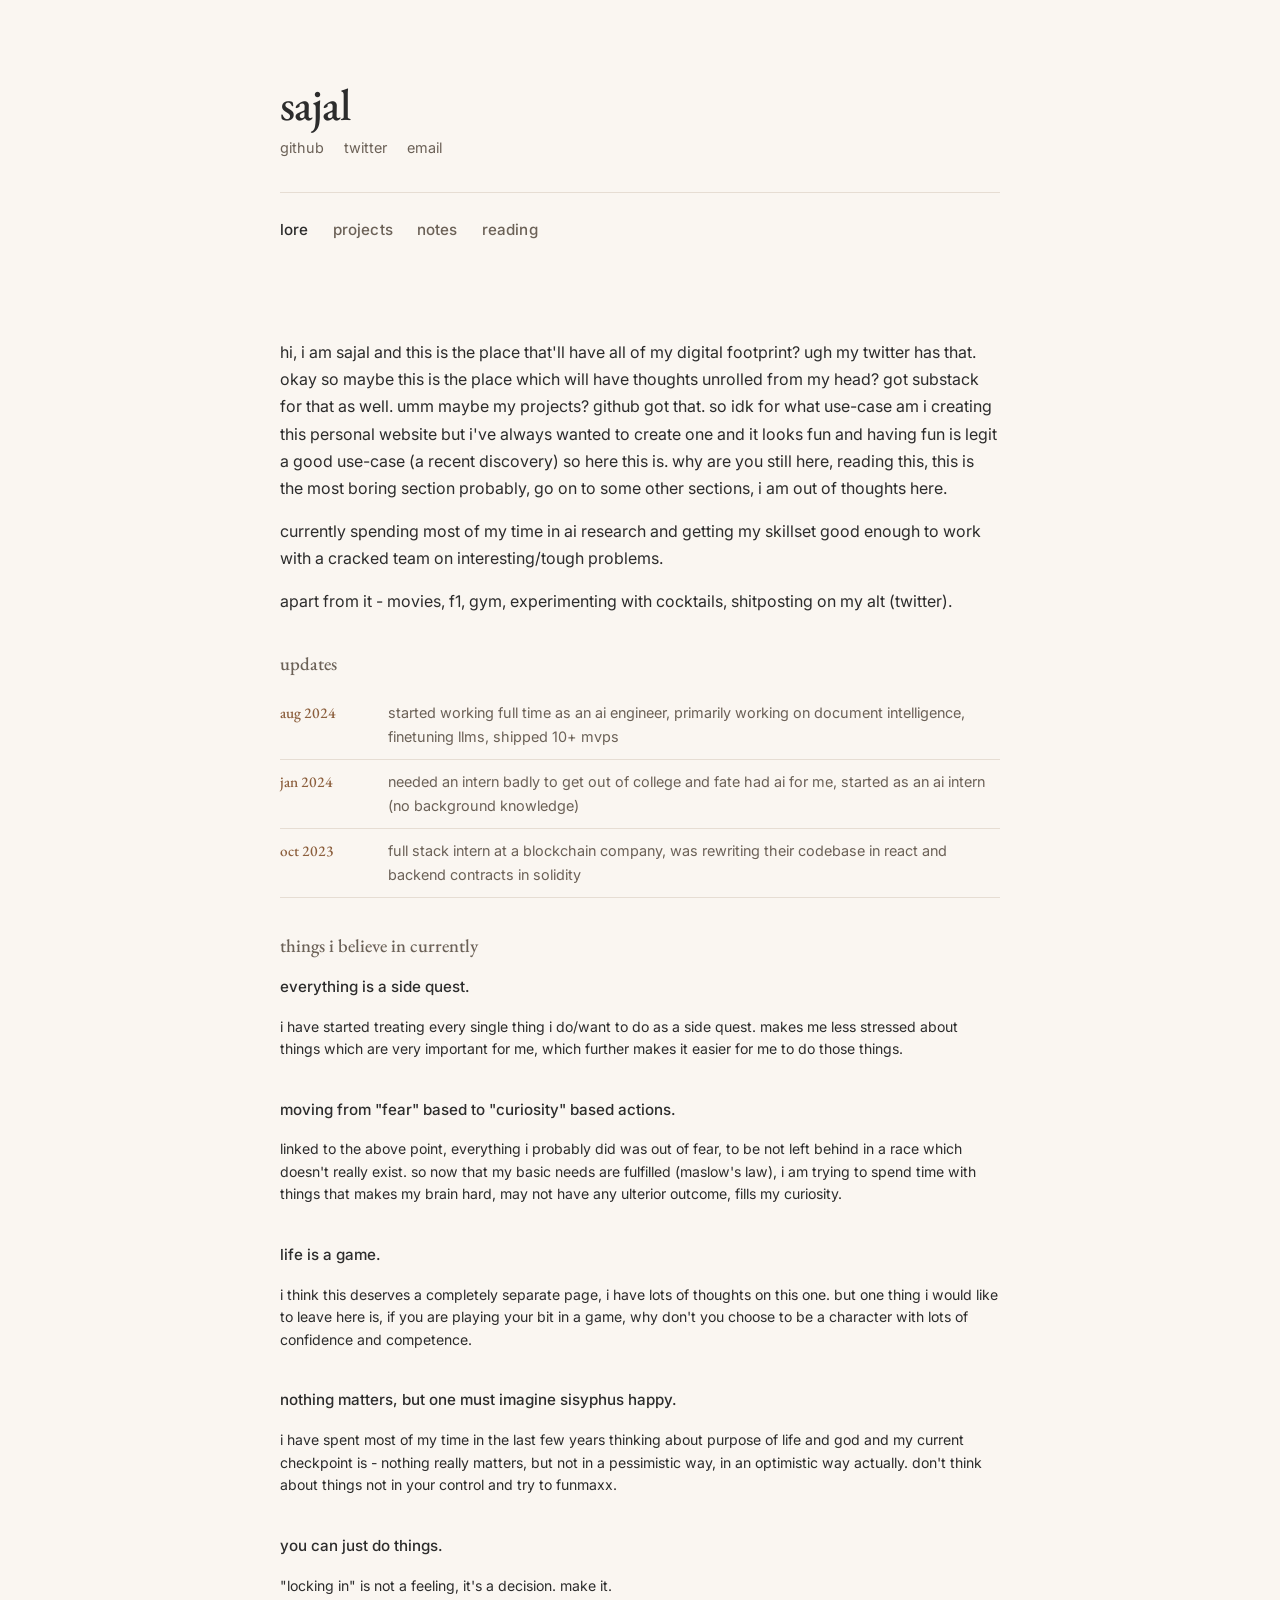
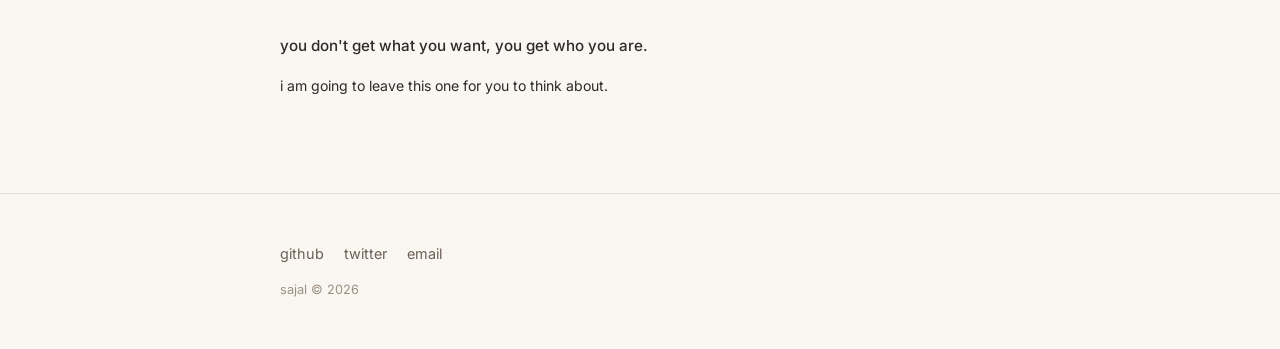
==== index.html @ c0452ed6 "initial" ====
<!DOCTYPE html>
<html lang="en">
<head>
  <meta charset="UTF-8">
  <meta name="viewport" content="width=device-width, initial-scale=1.0">
  <title>sajal</title>
  <link rel="stylesheet" href="styles.css">
  <link rel="preconnect" href="https://fonts.googleapis.com">
  <link rel="preconnect" href="https://fonts.gstatic.com" crossorigin>
  <link href="https://fonts.googleapis.com/css2?family=EB+Garamond:ital,wght@0,400;0,500;0,600;1,400;1,500&family=Inter:wght@400;500&display=swap" rel="stylesheet">
</head>
<body>

  <header class="site-header">
    <div class="container">
      <a href="index.html" class="site-name-link"><h1 class="site-name">sajal</h1></a>

      <div class="social-links">
        <a href="https://github.com/sajalshlan" target="_blank" rel="noopener">github</a>
        <a href="https://twitter.com/SajalShlan" target="_blank" rel="noopener">twitter</a>
        <a href="mailto:sharma24sajal@gmail.com">email</a>
      </div>

      <nav class="site-nav">
        <a href="index.html" class="active">lore</a>
        <a href="projects.html">projects</a>
        <a href="notes.html">notes</a>
        <a href="reading.html">reading</a>
      </nav>
    </div>
  </header>

  <main class="container">

    <section class="section">
      <p>
        hi, i am sajal and this is the place that'll have all of my digital footprint? ugh my twitter</a> has that. okay so maybe this is the place which will have thoughts unrolled from my head? got substack for that as well. umm maybe my projects? github</a> got that. so idk for what use-case am i creating this personal website but i've always wanted to create one and it looks fun and having fun is legit a good use-case (a recent discovery) so here this is. why are you still here, reading this, this is the most boring section probably, go on to some other sections, i am out of thoughts here.
      </p>

      <p>
        currently spending most of my time in ai research and getting my skillset good enough to work with a cracked team on interesting/tough problems.
        </p>
        <p>
        apart from it - movies, f1, gym, experimenting with cocktails, shitposting on my alt (twitter).
      </p>

      <h3 class="subsection-title">updates</h3>
      <ul class="updates-list">
        <li>
          <span class="update-date">aug 2024</span>
          <span class="update-text">started working full time as an ai engineer, primarily working on document intelligence, finetuning llms, shipped 10+ mvps</span>
        </li>
        <li>
          <span class="update-date">jan 2024</span>
          <span class="update-text">needed an intern badly to get out of college and fate had ai for me, started as an ai intern (no background knowledge)</span>
        </li>
        <li>
          <span class="update-date">oct 2023</span>
          <span class="update-text">full stack intern at a blockchain company, was rewriting their codebase in react and backend contracts in solidity</span>
        </li>
      </ul>

      <h3 class="subsection-title">things i believe in currently</h3>
      <div class="beliefs-list-minimal">
        <div class="belief-item">
          <p class="belief-heading">everything is a side quest.</p>
          <p class="belief-desc">i have started treating every single thing i do/want to do as a side quest. makes me less stressed about things which are very important for me, which further makes it easier for me to do those things.</p>
        </div>
        <div class="belief-item">
          <p class="belief-heading">moving from "fear" based to "curiosity" based actions.</p>
          <p class="belief-desc">linked to the above point, everything i probably did was out of fear, to be not left behind in a race which doesn't really exist. so now that my basic needs are fulfilled (maslow's law), i am trying to spend time with things that makes my brain hard, may not have any ulterior outcome, fills my curiosity.</p>
        </div>
        <div class="belief-item">
          <p class="belief-heading">life is a game.</p>
          <p class="belief-desc">i think this deserves a completely separate page, i have lots of thoughts on this one. but one thing i would like to leave here is, if you are playing your bit in a game, why don't you choose to be a character with lots of confidence and competence.</p>
        </div>
        <div class="belief-item">
          <p class="belief-heading">nothing matters, but one must imagine sisyphus happy.</p>
          <p class="belief-desc">i have spent most of my time in the last few years thinking about purpose of life and god and my current checkpoint is - nothing really matters, but not in a pessimistic way, in an optimistic way actually. don't think about things not in your control and try to funmaxx.</p>
        </div>
        <div class="belief-item">
          <p class="belief-heading">you can just do things.</p>
          <p class="belief-desc">"locking in" is not a feeling, it's a decision. make it.</p>
        </div>
        <div class="belief-item">
          <p class="belief-heading">you don't get what you want, you get who you are.</p>
          <p class="belief-desc">i am going to leave this one for you to think about.</p>
        </div>
      </div>
    </section>

  </main>

  <footer class="site-footer">
    <div class="container">
      <div class="footer-links">
        <a href="https://github.com/sajalshlan" target="_blank" rel="noopener">github</a>
        <a href="https://twitter.com/SajalShlan" target="_blank" rel="noopener">twitter</a>
        <a href="mailto:sharma24sajal@gmail.com">email</a>
      </div>
      <p class="footer-note">sajal &copy; 2026</p>
    </div>
  </footer>

</body>
</html>
---- styles.css ----
*,
*::before,
*::after {
  margin: 0;
  padding: 0;
  box-sizing: border-box;
}

:root {
  --bg: #FAF6F1;
  --bg-subtle: #F3EDE5;
  --text: #2C2C2C;
  --text-muted: #6B6157;
  --text-faint: #9B9183;
  --accent: #8B5E3C;
  --accent-hover: #6D4A2E;
  --border: #E6DDD3;
  --tag-bg: #EDE6DC;
  --tag-text: #7A6A58;
  --status-current: #7B8F6A;
  --status-finished: var(--text-faint);
}

html {
  min-height: 100%;
}

body {
  min-height: 100vh;
  display: flex;
  flex-direction: column;
  font-family: 'Inter', -apple-system, BlinkMacSystemFont, 'Segoe UI', sans-serif;
  font-size: 16px;
  line-height: 1.7;
  color: var(--text);
  background-color: var(--bg);
  -webkit-font-smoothing: antialiased;
  -moz-osx-font-smoothing: grayscale;
}

main.container {
  flex: 1;
}

.container {
  max-width: 800px;
  margin: 0 auto;
  padding: 0 2.5rem;
}

a {
  color: var(--accent);
  text-decoration: none;
  transition: color 0.2s ease;
}

a:hover {
  color: var(--accent-hover);
}

/* ---- Header ---- */

.site-header {
  padding: 5rem 0 3rem;
}

.site-name-link {
  text-decoration: none;
  color: inherit;
}

.site-name-link:hover {
  color: inherit;
}

.site-name {
  font-family: 'EB Garamond', Georgia, 'Times New Roman', serif;
  font-size: 2.8rem;
  font-weight: 500;
  letter-spacing: -0.02em;
  line-height: 1.1;
  margin-bottom: 0.4rem;
}

.site-tagline {
  font-size: 1.05rem;
  color: var(--text-muted);
  margin-bottom: 1.5rem;
  font-style: italic;
}

.social-links {
  display: flex;
  gap: 1.25rem;
  margin-bottom: 2rem;
  font-size: 0.9rem;
}

.social-links a {
  color: var(--text-muted);
  position: relative;
}

.social-links a::after {
  content: '';
  position: absolute;
  bottom: -2px;
  left: 0;
  width: 0;
  height: 1px;
  background-color: var(--accent);
  transition: width 0.2s ease;
}

.social-links a:hover {
  color: var(--accent);
}

.social-links a:hover::after {
  width: 100%;
}

.site-nav {
  display: flex;
  gap: 1.5rem;
  font-size: 0.95rem;
  padding-top: 1.5rem;
  border-top: 1px solid var(--border);
}

.site-nav a {
  color: var(--text-muted);
  font-weight: 500;
  letter-spacing: 0.01em;
  transition: color 0.2s ease;
}

.site-nav a:hover,
.site-nav a.active {
  color: var(--text);
}

/* ---- Sections ---- */

.section {
  padding: 3rem 0;
  width: 100%;
}


.section-title {
  font-family: 'EB Garamond', Georgia, 'Times New Roman', serif;
  font-size: 1.6rem;
  font-weight: 500;
  margin-bottom: 1.5rem;
  letter-spacing: -0.01em;
}

.subsection-title {
  font-family: 'EB Garamond', Georgia, 'Times New Roman', serif;
  font-size: 1.15rem;
  font-weight: 500;
  margin-top: 2rem;
  margin-bottom: 0.75rem;
  color: var(--text-muted);
}

/* ---- Lore ---- */

.section p {
  margin-bottom: 1rem;
  color: var(--text);
}

.updates-list {
  list-style: none;
  padding-left: 0;
}

.updates-list li {
  display: flex;
  gap: 1.25rem;
  padding: 0.6rem 0;
  border-bottom: 1px solid var(--border);
  color: var(--text);
}

.update-date {
  font-family: 'EB Garamond', Georgia, 'Times New Roman', serif;
  font-size: 0.95rem;
  color: var(--accent);
  white-space: nowrap;
  min-width: 5.5rem;
  font-weight: 500;
}

.update-text {
  font-size: 0.9rem;
  color: var(--text-muted);
}

.beliefs-list-minimal {
  display: flex;
  flex-direction: column;
  gap: 1.25rem;
}

.belief-heading {
  font-weight: 500;
  font-size: 0.95rem;
  margin-bottom: 0.2rem;
  color: var(--text);
}

.belief-desc {
  font-size: 0.88rem;
  color: var(--text-muted);
  line-height: 1.6;
}

/* ---- Entry list (Projects & Blogs) ---- */

.entry-list {
  width: 100%;
}

.entry {
  display: flex;
  justify-content: space-between;
  align-items: baseline;
  gap: 1rem;
  padding: 0.75rem 0;
  border-bottom: 1px solid var(--border);
  color: var(--text);
  text-decoration: none;
  transition: background-color 0.15s ease;
}


.entry:hover {
  background-color: var(--bg-subtle);
  padding-left: 0.5rem;
  padding-right: 0.5rem;
  margin-left: -0.5rem;
  margin-right: -0.5rem;
  border-radius: 4px;
}

.entry-main {
  display: flex;
  flex-direction: column;
  gap: 0.15rem;
  min-width: 0;
  flex: 1;
}

.entry-title {
  font-family: 'EB Garamond', Georgia, 'Times New Roman', serif;
  font-size: 1.1rem;
  font-weight: 500;
  line-height: 1.3;
  display: flex;
  align-items: center;
  gap: 0.5rem;
}

.entry-title .arrow {
  font-size: 0.8rem;
  color: var(--text-faint);
  opacity: 0;
  transform: translateX(-4px);
  transition: opacity 0.18s, transform 0.18s;
  font-style: normal;
}

.entry:hover .arrow {
  opacity: 1;
  transform: translateX(0);
}

.entry-description {
  font-size: 0.85rem;
  color: var(--text-muted);
  line-height: 1.4;
}

.entry-meta {
  display: flex;
  align-items: center;
  gap: 0.75rem;
  flex-shrink: 0;
  white-space: nowrap;
}

.entry-tag {
  font-size: 0.72rem;
  font-weight: 500;
  letter-spacing: 0.03em;
  padding: 0.15rem 0.5rem;
  background-color: var(--tag-bg);
  color: var(--tag-text);
  border-radius: 3px;
}

.entry-date {
  font-size: 0.8rem;
  color: var(--text-faint);
  font-variant-numeric: tabular-nums;
}

.entry-tagline {
  font-size: 0.85rem;
  color: var(--text-muted);
  line-height: 1.4;
}

.entry-note {
  font-size: 0.82rem;
  color: var(--text-faint);
  font-style: italic;
  line-height: 1.4;
  max-height: 0;
  overflow: hidden;
  opacity: 0;
  transition: max-height 0.25s ease, opacity 0.2s ease, margin-top 0.2s ease;
}

.entry:hover .entry-note {
  max-height: 3rem;
  opacity: 1;
  margin-top: 0.25rem;
}

.entry-tags {
  display: flex;
  flex-wrap: wrap;
  gap: 0.35rem;
  max-height: 0;
  overflow: hidden;
  opacity: 0;
  transition: max-height 0.25s ease, opacity 0.2s ease, margin-top 0.2s ease;
}

.entry:hover .entry-tags {
  max-height: 2rem;
  opacity: 1;
  margin-top: 0.4rem;
}

.tag {
  font-size: 0.72rem;
  font-weight: 500;
  letter-spacing: 0.03em;
  color: var(--tag-text);
  background: transparent;
  border: 1px solid var(--border);
  padding: 0.1rem 0.45rem;
  border-radius: 3px;
}

.entry-badge {
  font-size: 0.7rem;
  font-weight: 500;
  letter-spacing: 0.02em;
  color: var(--accent);
  background: rgba(139, 94, 60, 0.08);
  border: 1px solid rgba(139, 94, 60, 0.2);
  padding: 0.15rem 0.4rem;
  border-radius: 3px;
  white-space: nowrap;
}

/* ---- Reading list ---- */

.reading-list {
  display: flex;
  flex-direction: column;
}

.reading-entry {
  display: flex;
  justify-content: space-between;
  align-items: baseline;
  gap: 1rem;
  padding: 0.75rem 0;
  border-bottom: 1px solid var(--border);
  width: 100%;
}


a.reading-entry-link {
  text-decoration: none;
  color: var(--text);
  transition: background-color 0.15s ease;
}

a.reading-entry-link:hover {
  background-color: var(--bg-subtle);
  padding-left: 0.5rem;
  padding-right: 0.5rem;
  margin-left: -0.5rem;
  margin-right: -0.5rem;
  border-radius: 4px;
}

.reading-main {
  display: flex;
  flex-direction: column;
  gap: 0.1rem;
  min-width: 0;
}

.reading-title {
  font-family: 'EB Garamond', Georgia, 'Times New Roman', serif;
  font-size: 1.1rem;
  font-weight: 500;
  line-height: 1.3;
}

.reading-author {
  font-size: 0.85rem;
  color: var(--text-muted);
}

.reading-meta {
  display: flex;
  align-items: center;
  gap: 0.75rem;
  flex-shrink: 0;
  white-space: nowrap;
}

.reading-status {
  font-size: 0.75rem;
  font-style: italic;
  white-space: nowrap;
  flex-shrink: 0;
}

.status-current {
  color: var(--status-current);
}

.status-finished {
  color: var(--status-finished);
}

/* ---- Footer ---- */

.site-footer {
  padding: 3rem 0;
  margin-top: 2rem;
  border-top: 1px solid var(--border);
}

.footer-links {
  display: flex;
  gap: 1.25rem;
  margin-bottom: 0.75rem;
  font-size: 0.9rem;
}

.footer-links a {
  color: var(--text-muted);
}

.footer-links a:hover {
  color: var(--accent);
}

.footer-note {
  font-size: 0.8rem;
  color: var(--text-faint);
}

/* ---- Responsive ---- */

@media (max-width: 600px) {
  .site-header {
    padding: 3rem 0 2rem;
  }

  .site-name {
    font-size: 2.2rem;
  }

  .site-nav {
    gap: 1rem;
    flex-wrap: wrap;
  }

  .entry {
    flex-direction: column;
    gap: 0.35rem;
  }

  .entry-meta {
    gap: 0.5rem;
  }

  .reading-entry {
    flex-direction: column;
    gap: 0.35rem;
  }

  .section {
    padding: 2rem 0;
  }
}
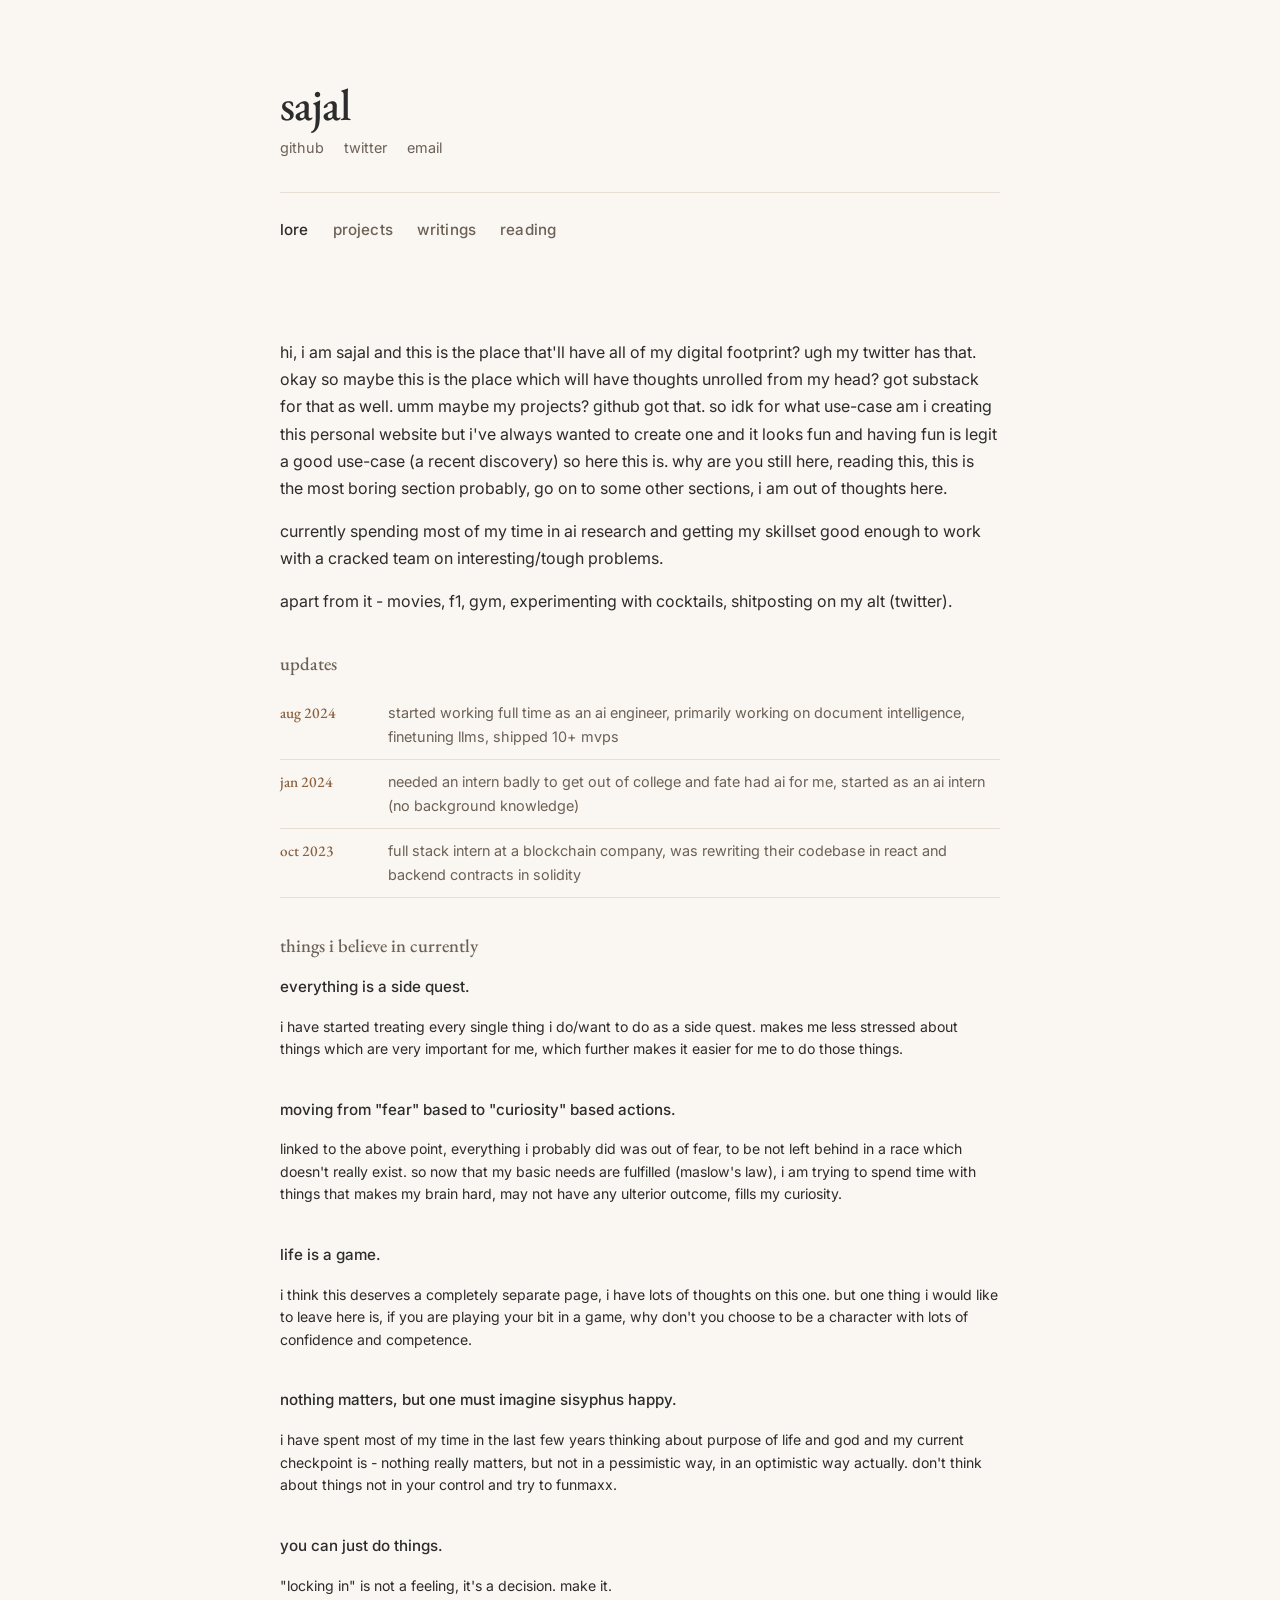
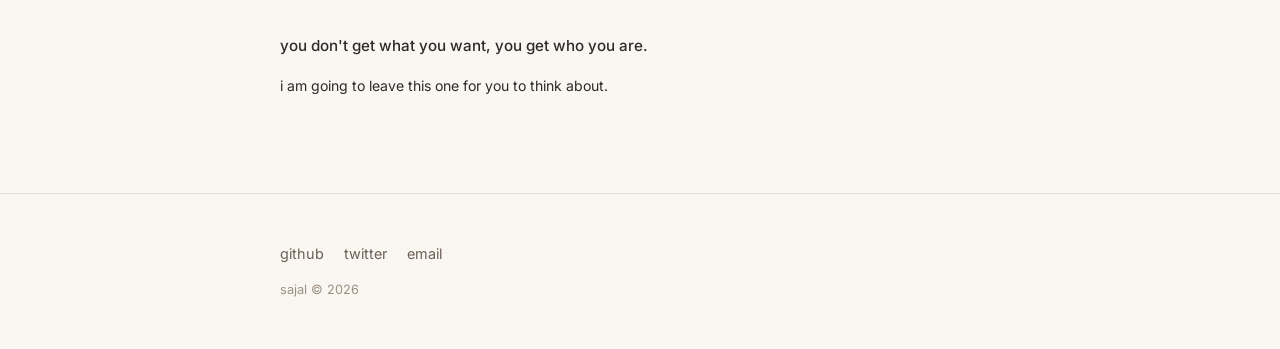
==== commit 3ff93f4d: "section renamed" ====
--- a/index.html
+++ b/index.html
@@ -24,7 +24,7 @@
       <nav class="site-nav">
         <a href="index.html" class="active">lore</a>
         <a href="projects.html">projects</a>
-        <a href="notes.html">notes</a>
+        <a href="writings.html">writings</a>
         <a href="reading.html">reading</a>
       </nav>
     </div>
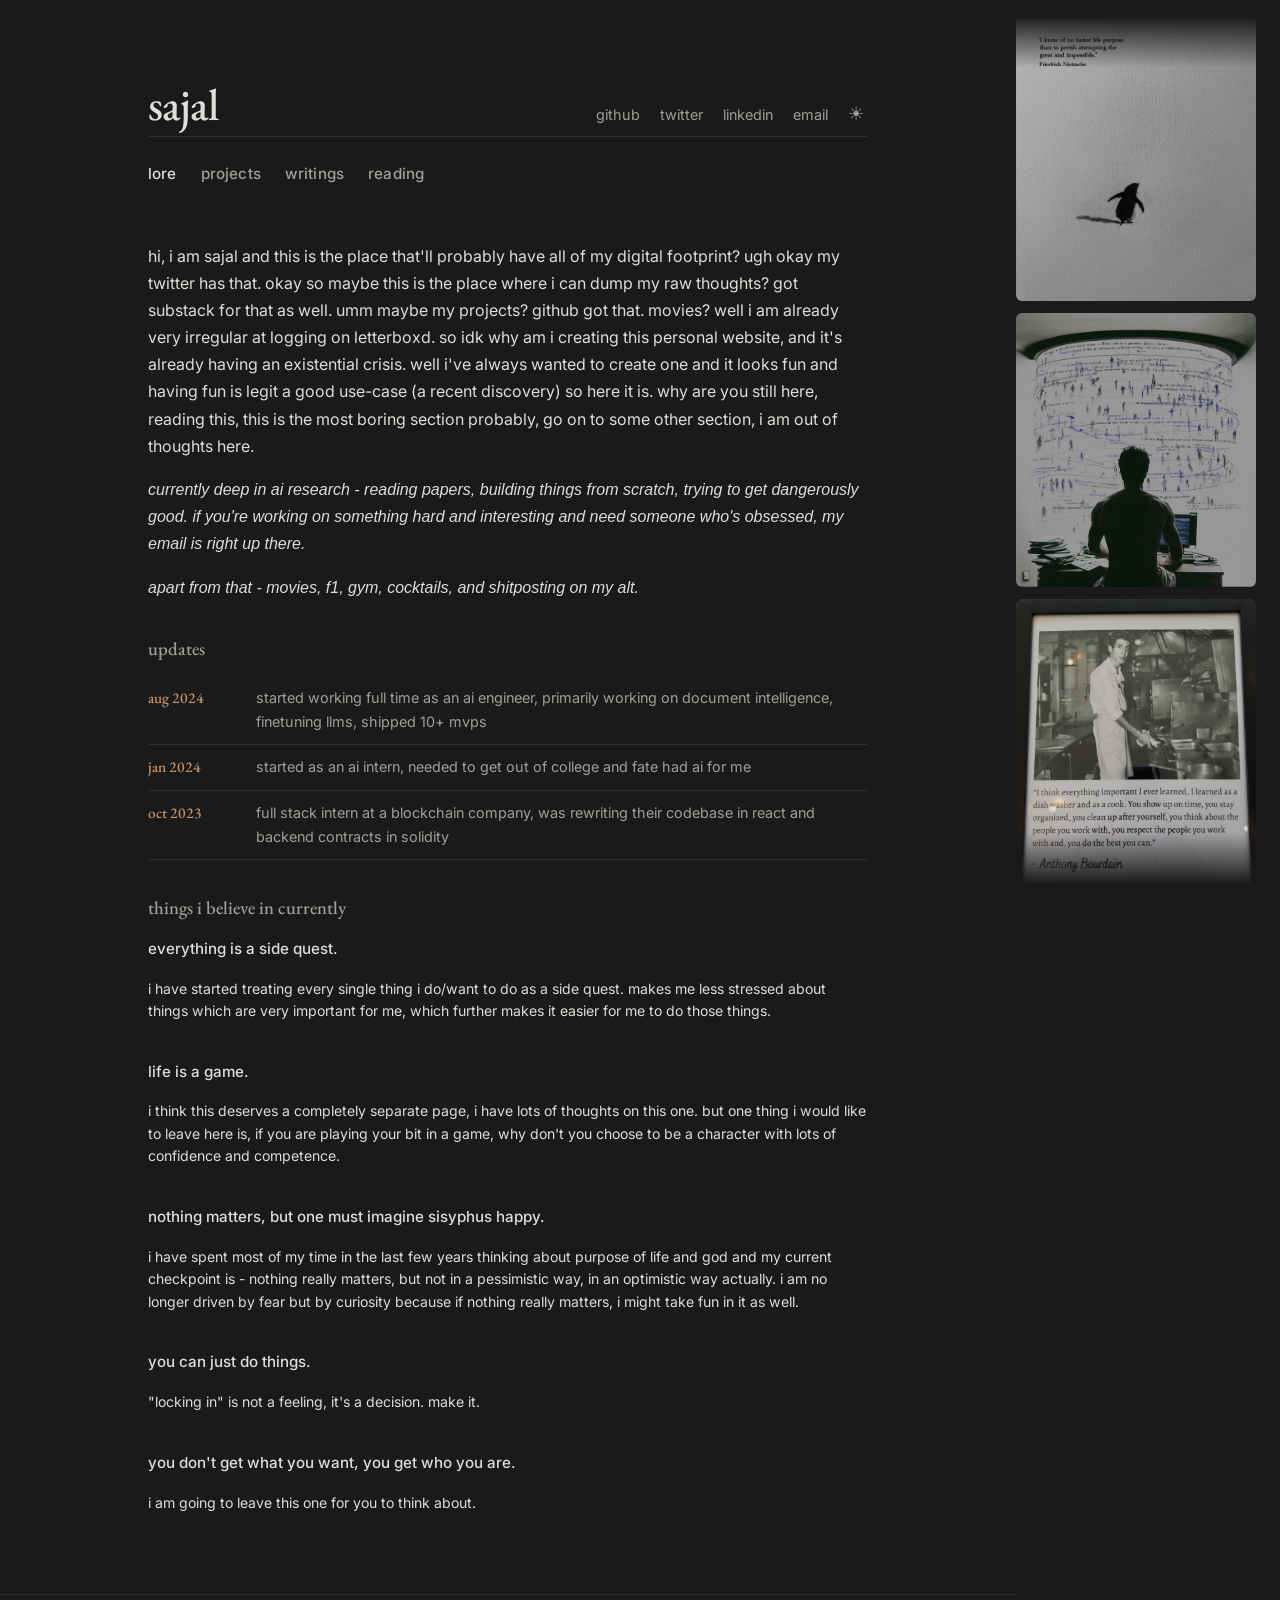
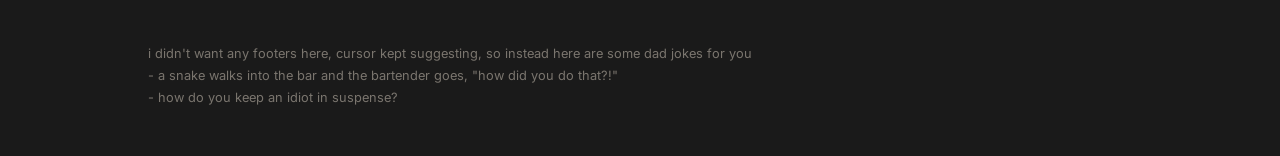
==== commit 321d6bab: "second draft" ====
--- a/index.html
+++ b/index.html
@@ -10,15 +10,21 @@
   <link href="https://fonts.googleapis.com/css2?family=EB+Garamond:ital,wght@0,400;0,500;0,600;1,400;1,500&family=Inter:wght@400;500&display=swap" rel="stylesheet">
 </head>
 <body>
+  <div class="page-content">
 
   <header class="site-header">
     <div class="container">
-      <a href="index.html" class="site-name-link"><h1 class="site-name">sajal</h1></a>
-
-      <div class="social-links">
-        <a href="https://github.com/sajalshlan" target="_blank" rel="noopener">github</a>
-        <a href="https://twitter.com/SajalShlan" target="_blank" rel="noopener">twitter</a>
-        <a href="mailto:sharma24sajal@gmail.com">email</a>
+      <div class="header-top">
+        <a href="index.html" class="site-name-link"><h1 class="site-name">sajal</h1></a>
+        <div class="header-right">
+          <div class="social-links">
+            <a href="https://github.com/sajalshlan" target="_blank" rel="noopener">github</a>
+            <a href="https://twitter.com/SajalShlan" target="_blank" rel="noopener">twitter</a>
+            <a href="https://www.linkedin.com/in/sajalsharma24/" target="_blank" rel="noopener">linkedin</a>
+            <a href="mailto:sharma24sajal@gmail.com">email</a>
+          </div>
+          <button class="theme-toggle" aria-label="Toggle theme">☾</button>
+        </div>
       </div>
 
       <nav class="site-nav">
@@ -26,6 +32,7 @@
         <a href="projects.html">projects</a>
         <a href="writings.html">writings</a>
         <a href="reading.html">reading</a>
+        <a href="dump.html" class="dump-link">dump</a>
       </nav>
     </div>
   </header>
@@ -34,14 +41,14 @@
 
     <section class="section">
       <p>
-        hi, i am sajal and this is the place that'll have all of my digital footprint? ugh my twitter</a> has that. okay so maybe this is the place which will have thoughts unrolled from my head? got substack for that as well. umm maybe my projects? github</a> got that. so idk for what use-case am i creating this personal website but i've always wanted to create one and it looks fun and having fun is legit a good use-case (a recent discovery) so here this is. why are you still here, reading this, this is the most boring section probably, go on to some other sections, i am out of thoughts here.
+        hi, i am sajal and this is the place that'll probably have all of my digital footprint? ugh okay my twitter has that. okay so maybe this is the place where i can dump my raw thoughts? got substack for that as well. umm maybe my projects? github got that. movies? well i am already very irregular at logging on letterboxd. so idk why am i creating this personal website, and it's already having an existential crisis. well i've always wanted to create one and it looks fun and having fun is legit a good use-case (a recent discovery) so here it is. why are you still here, reading this, this is the most boring section probably, go on to some other section, i am out of thoughts here.
       </p>
 
-      <p>
-        currently spending most of my time in ai research and getting my skillset good enough to work with a cracked team on interesting/tough problems.
-        </p>
-        <p>
-        apart from it - movies, f1, gym, experimenting with cocktails, shitposting on my alt (twitter).
+      <p class="highlight-text">
+        currently deep in ai research - reading papers, building things from scratch, trying to get dangerously good. if you're working on something hard and interesting and need someone who's obsessed, my email is right up there.
+      </p>
+      <p class="highlight-text">
+        apart from that - movies, f1, gym, cocktails, and shitposting on my alt.
       </p>
 
       <h3 class="subsection-title">updates</h3>
@@ -52,7 +59,7 @@
         </li>
         <li>
           <span class="update-date">jan 2024</span>
-          <span class="update-text">needed an intern badly to get out of college and fate had ai for me, started as an ai intern (no background knowledge)</span>
+          <span class="update-text">started as an ai intern, needed to get out of college and fate had ai for me</span>
         </li>
         <li>
           <span class="update-date">oct 2023</span>
@@ -67,16 +74,12 @@
           <p class="belief-desc">i have started treating every single thing i do/want to do as a side quest. makes me less stressed about things which are very important for me, which further makes it easier for me to do those things.</p>
         </div>
         <div class="belief-item">
-          <p class="belief-heading">moving from "fear" based to "curiosity" based actions.</p>
-          <p class="belief-desc">linked to the above point, everything i probably did was out of fear, to be not left behind in a race which doesn't really exist. so now that my basic needs are fulfilled (maslow's law), i am trying to spend time with things that makes my brain hard, may not have any ulterior outcome, fills my curiosity.</p>
-        </div>
-        <div class="belief-item">
           <p class="belief-heading">life is a game.</p>
           <p class="belief-desc">i think this deserves a completely separate page, i have lots of thoughts on this one. but one thing i would like to leave here is, if you are playing your bit in a game, why don't you choose to be a character with lots of confidence and competence.</p>
         </div>
         <div class="belief-item">
           <p class="belief-heading">nothing matters, but one must imagine sisyphus happy.</p>
-          <p class="belief-desc">i have spent most of my time in the last few years thinking about purpose of life and god and my current checkpoint is - nothing really matters, but not in a pessimistic way, in an optimistic way actually. don't think about things not in your control and try to funmaxx.</p>
+          <p class="belief-desc">i have spent most of my time in the last few years thinking about purpose of life and god and my current checkpoint is - nothing really matters, but not in a pessimistic way, in an optimistic way actually. i am no longer driven by fear but by curiosity because if nothing really matters, i might take fun in it as well.</p>
         </div>
         <div class="belief-item">
           <p class="belief-heading">you can just do things.</p>
@@ -93,14 +96,14 @@
 
   <footer class="site-footer">
     <div class="container">
-      <div class="footer-links">
-        <a href="https://github.com/sajalshlan" target="_blank" rel="noopener">github</a>
-        <a href="https://twitter.com/SajalShlan" target="_blank" rel="noopener">twitter</a>
-        <a href="mailto:sharma24sajal@gmail.com">email</a>
-      </div>
-      <p class="footer-note">sajal &copy; 2026</p>
+      <p class="footer-note">i didn't want any footers here, cursor kept suggesting, so instead here are some dad jokes for you</p>
+      <p class="footer-note">- a snake walks into the bar and the bartender goes, "how did you do that?!"</p>
+      <p class="footer-note">- how do you keep an idiot in suspense?</p>
     </div>
   </footer>
+  </div>
 
+  <script src="theme.js"></script>
+  <script src="filmstrip.js"></script>
 </body>
 </html>
--- a/styles.css
+++ b/styles.css
@@ -19,6 +19,23 @@
   --tag-text: #7A6A58;
   --status-current: #7B8F6A;
   --status-finished: var(--text-faint);
+  --belief-heading: var(--text);
+}
+
+[data-theme="dark"] {
+  --bg: #1a1a1a;
+  --bg-subtle: #242424;
+  --text: #e0dcd7;
+  --text-muted: #a39e96;
+  --text-faint: #7a756e;
+  --accent: #c9956a;
+  --accent-hover: #dba87d;
+  --border: #2e2e2e;
+  --tag-bg: #2a2723;
+  --tag-text: #a39788;
+  --status-current: #96b07e;
+  --status-finished: var(--text-faint);
+  --belief-heading: var(--accent);
 }
 
 html {
@@ -28,7 +45,7 @@
 body {
   min-height: 100vh;
   display: flex;
-  flex-direction: column;
+  flex-direction: row;
   font-family: 'Inter', -apple-system, BlinkMacSystemFont, 'Segoe UI', sans-serif;
   font-size: 16px;
   line-height: 1.7;
@@ -36,6 +53,19 @@
   background-color: var(--bg);
   -webkit-font-smoothing: antialiased;
   -moz-osx-font-smoothing: grayscale;
+  transition: background-color 0.3s ease, color 0.3s ease;
+}
+
+.page-content {
+  flex: 1;
+  min-width: 0;
+  display: flex;
+  flex-direction: column;
+  min-height: 100vh;
+}
+
+.dump-link {
+  display: none;
 }
 
 main.container {
@@ -58,10 +88,45 @@
   color: var(--accent-hover);
 }
 
+/* ---- Theme toggle ---- */
+
+.theme-toggle {
+  background: none;
+  border: none;
+  cursor: pointer;
+  font-size: 1.1rem;
+  color: var(--text-muted);
+  padding: 0.25rem;
+  line-height: 1;
+  transition: color 0.2s ease, transform 0.2s ease;
+  transform: rotate(-30deg);
+}
+
+[data-theme="dark"] .theme-toggle {
+  transform: rotate(0deg);
+}
+
+.theme-toggle:hover {
+  color: var(--text);
+}
+
 /* ---- Header ---- */
 
 .site-header {
-  padding: 5rem 0 3rem;
+  padding: 5rem 0 1.5rem;
+}
+
+.header-top {
+  display: flex;
+  align-items: baseline;
+  justify-content: space-between;
+  margin-bottom: 0.4rem;
+}
+
+.header-right {
+  display: flex;
+  align-items: center;
+  gap: 1rem;
 }
 
 .site-name-link {
@@ -79,7 +144,7 @@
   font-weight: 500;
   letter-spacing: -0.02em;
   line-height: 1.1;
-  margin-bottom: 0.4rem;
+  margin-bottom: 0;
 }
 
 .site-tagline {
@@ -92,7 +157,7 @@
 .social-links {
   display: flex;
   gap: 1.25rem;
-  margin-bottom: 2rem;
+  margin-bottom: 0;
   font-size: 0.9rem;
 }
 
@@ -143,7 +208,7 @@
 /* ---- Sections ---- */
 
 .section {
-  padding: 3rem 0;
+  padding: 2rem 0;
   width: 100%;
 }
 
@@ -166,6 +231,11 @@
 }
 
 /* ---- Lore ---- */
+
+.highlight-text {
+  color: var(--accent);
+  font-style: italic;
+}
 
 .section p {
   margin-bottom: 1rem;
@@ -209,7 +279,7 @@
   font-weight: 500;
   font-size: 0.95rem;
   margin-bottom: 0.2rem;
-  color: var(--text);
+  color: var(--belief-heading);
 }
 
 .belief-desc {
@@ -445,6 +515,67 @@
   color: var(--status-finished);
 }
 
+/* ---- Filmstrip (site-wide) ---- */
+
+.filmstrip {
+  position: sticky;
+  top: 1rem;
+  width: 240px;
+  flex-shrink: 0;
+  height: calc(100vh - 2rem);
+  overflow: hidden;
+  margin: 1rem 1.5rem 1rem 0;
+  pointer-events: none;
+  mask-image: linear-gradient(to bottom, transparent, black 6%, black 94%, transparent);
+  -webkit-mask-image: linear-gradient(to bottom, transparent, black 6%, black 94%, transparent);
+  align-self: flex-start;
+}
+
+.filmstrip-track {
+  display: flex;
+  flex-direction: column;
+  gap: 0.75rem;
+  animation: filmstrip-scroll 120s linear infinite;
+}
+
+.filmstrip-track img {
+  width: 100%;
+  border-radius: 6px;
+  object-fit: cover;
+  opacity: 0.85;
+  pointer-events: auto;
+  transition: opacity 0.3s ease;
+}
+
+.filmstrip-track img:hover {
+  opacity: 1;
+}
+
+@keyframes filmstrip-scroll {
+  0% { transform: translateY(0); }
+  100% { transform: translateY(-50%); }
+}
+
+/* ---- Dump gallery ---- */
+
+.dump-gallery {
+  columns: 2;
+  column-gap: 0.75rem;
+}
+
+.dump-gallery img {
+  width: 100%;
+  border-radius: 6px;
+  margin-bottom: 0.75rem;
+  display: block;
+}
+
+@media (max-width: 600px) {
+  .dump-gallery {
+    columns: 1;
+  }
+}
+
 /* ---- Footer ---- */
 
 .site-footer {
@@ -475,6 +606,16 @@
 
 /* ---- Responsive ---- */
 
+@media (max-width: 900px) {
+  body {
+    flex-direction: column;
+  }
+
+  .dump-link {
+    display: inline;
+  }
+}
+
 @media (max-width: 600px) {
   .site-header {
     padding: 3rem 0 2rem;
@@ -498,11 +639,32 @@
     gap: 0.5rem;
   }
 
+  .entry-title .arrow {
+    opacity: 1;
+    transform: translateX(0);
+  }
+
+  .entry-note {
+    max-height: none;
+    opacity: 1;
+    margin-top: 0.2rem;
+  }
+
+  .entry-tags {
+    max-height: none;
+    opacity: 1;
+    margin-top: 0.3rem;
+  }
+
   .reading-entry {
     flex-direction: column;
     gap: 0.35rem;
   }
 
+  .header-top {
+    flex-wrap: wrap;
+  }
+
   .section {
     padding: 2rem 0;
   }
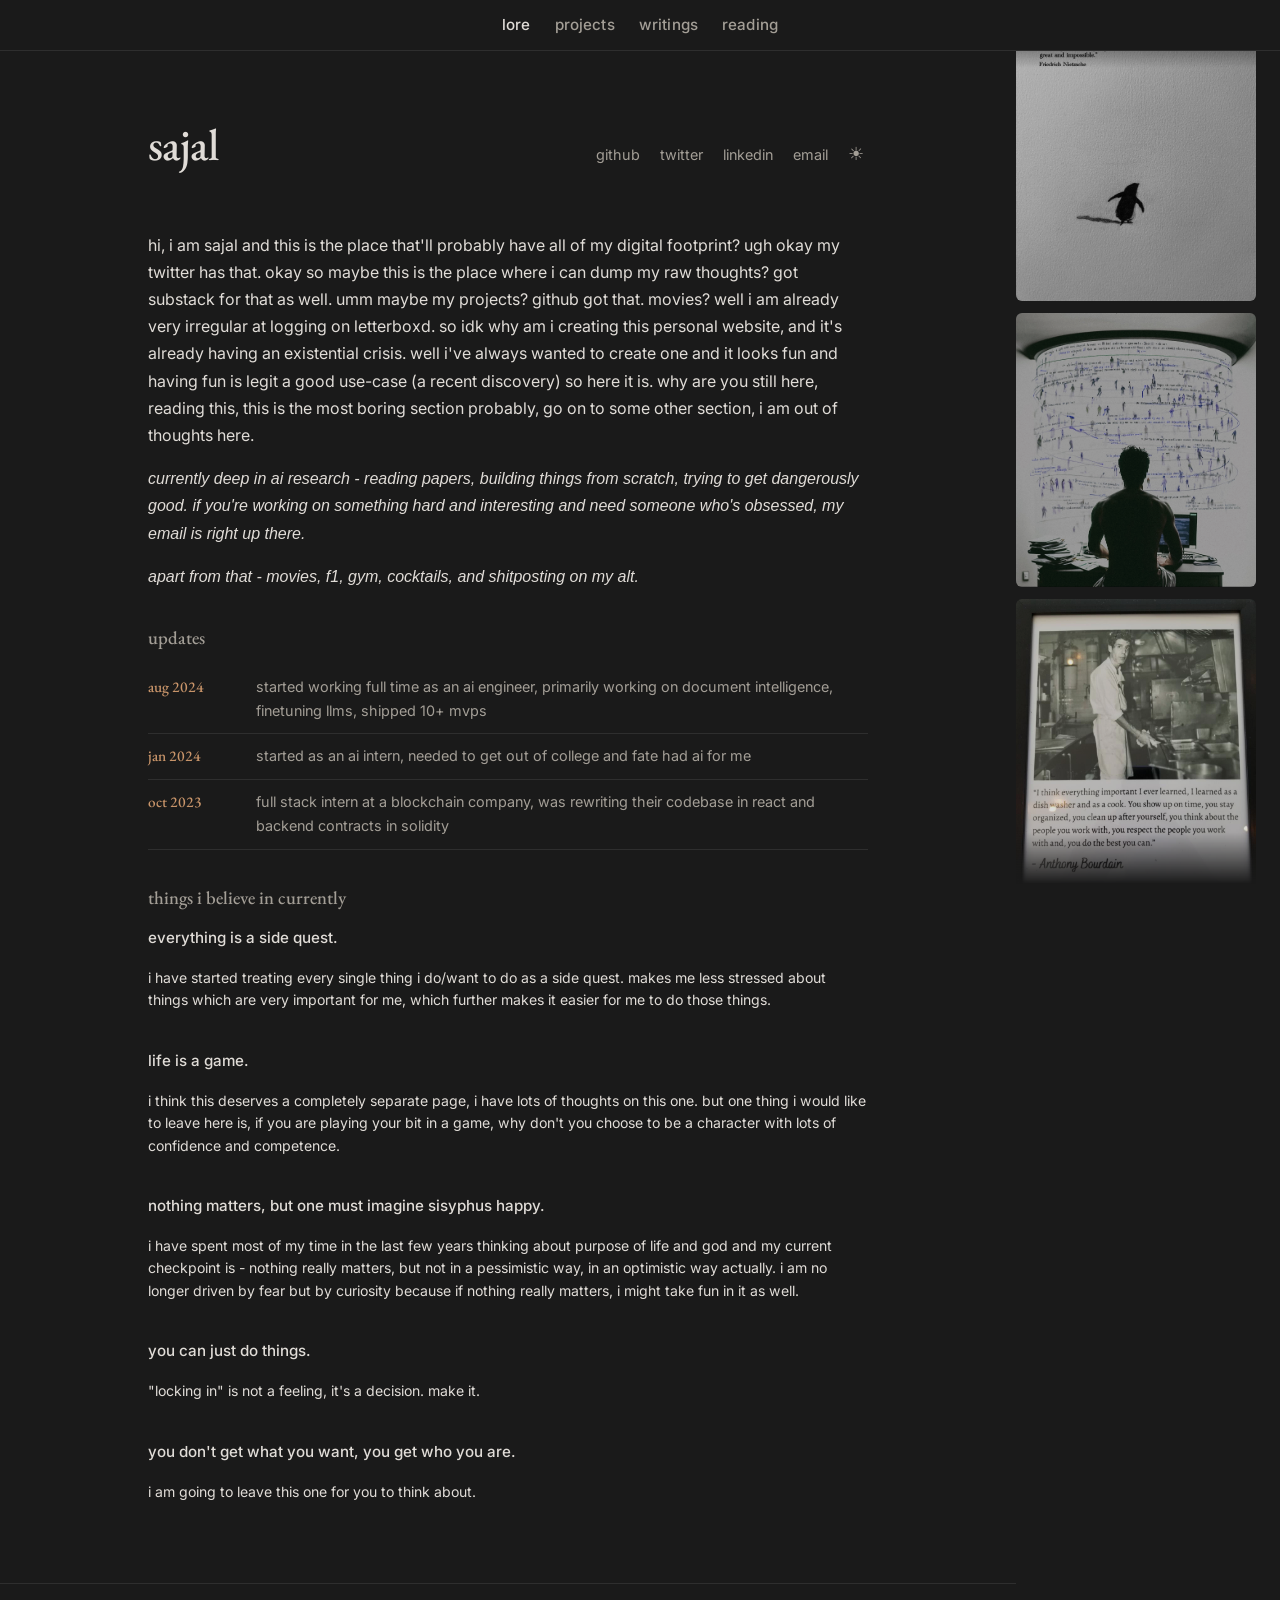
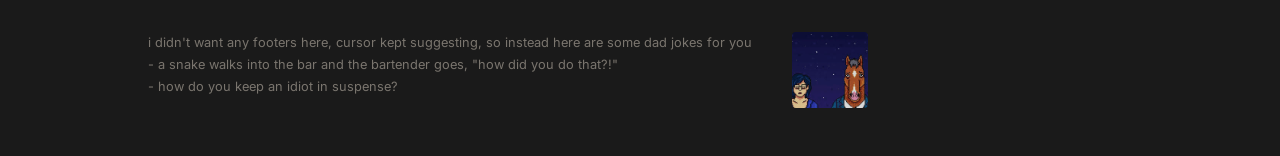
==== commit 913a4cb0: "nav fixed + favicon added" ====
--- a/index.html
+++ b/index.html
@@ -4,6 +4,8 @@
   <meta charset="UTF-8">
   <meta name="viewport" content="width=device-width, initial-scale=1.0">
   <title>sajal</title>
+  <link rel="icon" type="image/png" href="favicon.png">
+  <link rel="apple-touch-icon" href="apple-touch-icon.png">
   <link rel="stylesheet" href="styles.css">
   <link rel="preconnect" href="https://fonts.googleapis.com">
   <link rel="preconnect" href="https://fonts.gstatic.com" crossorigin>
@@ -96,9 +98,12 @@
 
   <footer class="site-footer">
     <div class="container">
-      <p class="footer-note">i didn't want any footers here, cursor kept suggesting, so instead here are some dad jokes for you</p>
-      <p class="footer-note">- a snake walks into the bar and the bartender goes, "how did you do that?!"</p>
-      <p class="footer-note">- how do you keep an idiot in suspense?</p>
+      <div class="footer-text">
+        <p class="footer-note">i didn't want any footers here, cursor kept suggesting, so instead here are some dad jokes for you</p>
+        <p class="footer-note">- a snake walks into the bar and the bartender goes, "how did you do that?!"</p>
+        <p class="footer-note">- how do you keep an idiot in suspense?</p>
+      </div>
+      <img src="images.jpeg" alt="" class="footer-avatar">
     </div>
   </footer>
   </div>
--- a/styles.css
+++ b/styles.css
@@ -113,7 +113,7 @@
 /* ---- Header ---- */
 
 .site-header {
-  padding: 5rem 0 1.5rem;
+  padding: 7.5rem 0 1.5rem;
 }
 
 .header-top {
@@ -189,8 +189,16 @@
   display: flex;
   gap: 1.5rem;
   font-size: 0.95rem;
-  padding-top: 1.5rem;
-  border-top: 1px solid var(--border);
+  position: fixed;
+  top: 0;
+  left: 0;
+  right: 0;
+  z-index: 100;
+  background-color: var(--bg);
+  padding: 0.75rem 2.5rem;
+  border-bottom: 1px solid var(--border);
+  justify-content: center;
+  transition: background-color 0.3s ease;
 }
 
 .site-nav a {
@@ -599,6 +607,31 @@
   color: var(--accent);
 }
 
+.site-footer .container {
+  display: flex;
+  justify-content: space-between;
+  align-items: flex-start;
+  gap: 1.5rem;
+}
+
+.footer-text {
+  min-width: 0;
+}
+
+.footer-avatar {
+  width: 76px;
+  height: 76px;
+  border-radius: 4px;
+  object-fit: cover;
+  flex-shrink: 0;
+  opacity: 0.85;
+  transition: opacity 0.3s ease;
+}
+
+.footer-avatar:hover {
+  opacity: 1;
+}
+
 .footer-note {
   font-size: 0.8rem;
   color: var(--text-faint);
@@ -614,20 +647,32 @@
   .dump-link {
     display: inline;
   }
+
 }
 
 @media (max-width: 600px) {
+  body {
+    font-size: 14.5px;
+  }
+
+  .site-footer .container {
+    flex-direction: column-reverse;
+    align-items: flex-start;
+  }
+
   .site-header {
-    padding: 3rem 0 2rem;
+    padding: 5.5rem 0 1rem;
   }
 
   .site-name {
-    font-size: 2.2rem;
+    font-size: 1.8rem;
   }
 
   .site-nav {
     gap: 1rem;
     flex-wrap: wrap;
+    font-size: 0.85rem;
+    padding: 0.6rem 1.5rem;
   }
 
   .entry {
@@ -661,9 +706,36 @@
     gap: 0.35rem;
   }
 
-  .header-top {
-    flex-wrap: wrap;
-  }
+  .social-links {
+    gap: 0.75rem;
+  }
+
+  .header-right {
+    gap: 0.5rem;
+    align-items: center;
+  }
+
+  .theme-toggle {
+    margin-top: -0.3rem;
+  }
+
+  .social-links a {
+    font-size: 0;
+  }
+
+  .social-links a::before {
+    font-size: 0.95rem;
+    vertical-align: middle;
+  }
+
+  .social-links {
+    align-items: center;
+  }
+
+  .social-links a[href*="github"]::before { content: url("data:image/svg+xml,%3Csvg xmlns='http://www.w3.org/2000/svg' width='16' height='16' viewBox='0 0 24 24' fill='%23a39e96'%3E%3Cpath d='M12 0C5.37 0 0 5.37 0 12c0 5.31 3.435 9.795 8.205 11.385.6.105.825-.255.825-.57 0-.285-.015-1.23-.015-2.235-3.015.555-3.795-.735-4.035-1.41-.135-.345-.72-1.41-1.23-1.695-.42-.225-1.02-.78-.015-.795.945-.015 1.62.87 1.845 1.23 1.08 1.815 2.805 1.305 3.495.99.105-.78.42-1.305.765-1.605-2.67-.3-5.46-1.335-5.46-5.925 0-1.305.465-2.385 1.23-3.225-.12-.3-.54-1.53.12-3.18 0 0 1.005-.315 3.3 1.23.96-.27 1.98-.405 3-.405s2.04.135 3 .405c2.295-1.56 3.3-1.23 3.3-1.23.66 1.65.24 2.88.12 3.18.765.84 1.23 1.905 1.23 3.225 0 4.605-2.805 5.625-5.475 5.925.435.375.81 1.095.81 2.22 0 1.605-.015 2.895-.015 3.3 0 .315.225.69.825.57A12.02 12.02 0 0024 12c0-6.63-5.37-12-12-12z'/%3E%3C/svg%3E"); }
+  .social-links a[href*="twitter"]::before { content: url("data:image/svg+xml,%3Csvg xmlns='http://www.w3.org/2000/svg' width='16' height='16' viewBox='0 0 24 24' fill='%23a39e96'%3E%3Cpath d='M18.244 2.25h3.308l-7.227 8.26 8.502 11.24H16.17l-5.214-6.817L4.99 21.75H1.68l7.73-8.835L1.254 2.25H8.08l4.713 6.231zm-1.161 17.52h1.833L7.084 4.126H5.117z'/%3E%3C/svg%3E"); }
+  .social-links a[href*="linkedin"]::before { content: url("data:image/svg+xml,%3Csvg xmlns='http://www.w3.org/2000/svg' width='16' height='16' viewBox='0 0 24 24' fill='%23a39e96'%3E%3Cpath d='M20.447 20.452h-3.554v-5.569c0-1.328-.027-3.037-1.852-3.037-1.853 0-2.136 1.445-2.136 2.939v5.667H9.351V9h3.414v1.561h.046c.477-.9 1.637-1.85 3.37-1.85 3.601 0 4.267 2.37 4.267 5.455v6.286zM5.337 7.433a2.062 2.062 0 01-2.063-2.065 2.064 2.064 0 112.063 2.065zm1.782 13.019H3.555V9h3.564v11.452zM22.225 0H1.771C.792 0 0 .774 0 1.729v20.542C0 23.227.792 24 1.771 24h20.451C23.2 24 24 23.227 24 22.271V1.729C24 .774 23.2 0 22.222 0h.003z'/%3E%3C/svg%3E"); }
+  .social-links a[href*="mailto"]::before { content: url("data:image/svg+xml,%3Csvg xmlns='http://www.w3.org/2000/svg' width='16' height='16' viewBox='0 0 24 24' fill='none' stroke='%23a39e96' stroke-width='2'%3E%3Crect x='2' y='4' width='20' height='16' rx='2'/%3E%3Cpath d='m22 7-8.97 5.7a1.94 1.94 0 0 1-2.06 0L2 7'/%3E%3C/svg%3E"); }
 
   .section {
     padding: 2rem 0;
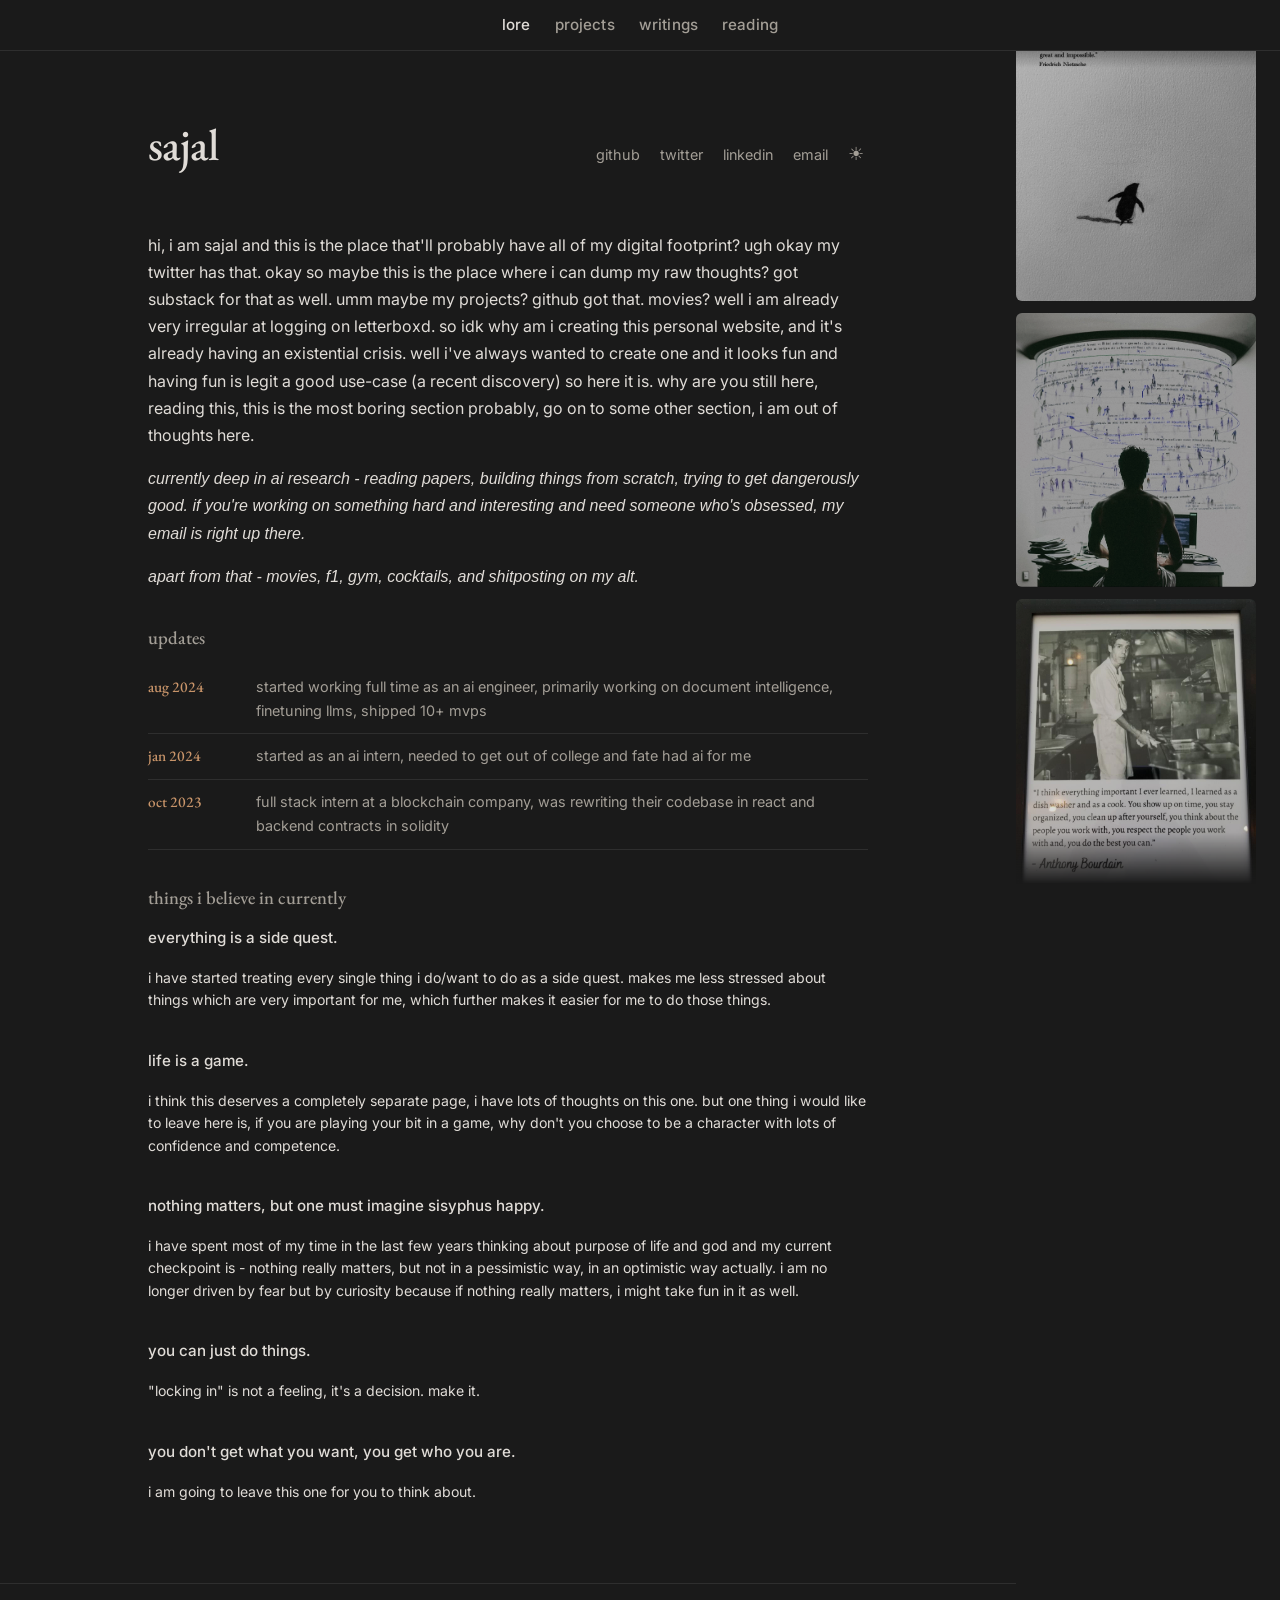
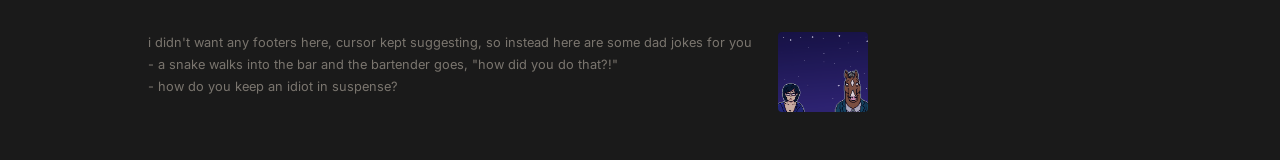
==== commit 7bc1c39e: "favicon changes" ====
--- a/index.html
+++ b/index.html
@@ -103,7 +103,7 @@
         <p class="footer-note">- a snake walks into the bar and the bartender goes, "how did you do that?!"</p>
         <p class="footer-note">- how do you keep an idiot in suspense?</p>
       </div>
-      <img src="images.jpeg" alt="" class="footer-avatar">
+      <img src="dhsm4qr-8d1f4f28-3f07-497e-b232-01cf21a16af4.gif" alt="" class="footer-avatar">
     </div>
   </footer>
   </div>
--- a/styles.css
+++ b/styles.css
@@ -619,8 +619,8 @@
 }
 
 .footer-avatar {
-  width: 76px;
-  height: 76px;
+  width:90px;
+  height:80px;
   border-radius: 4px;
   object-fit: cover;
   flex-shrink: 0;
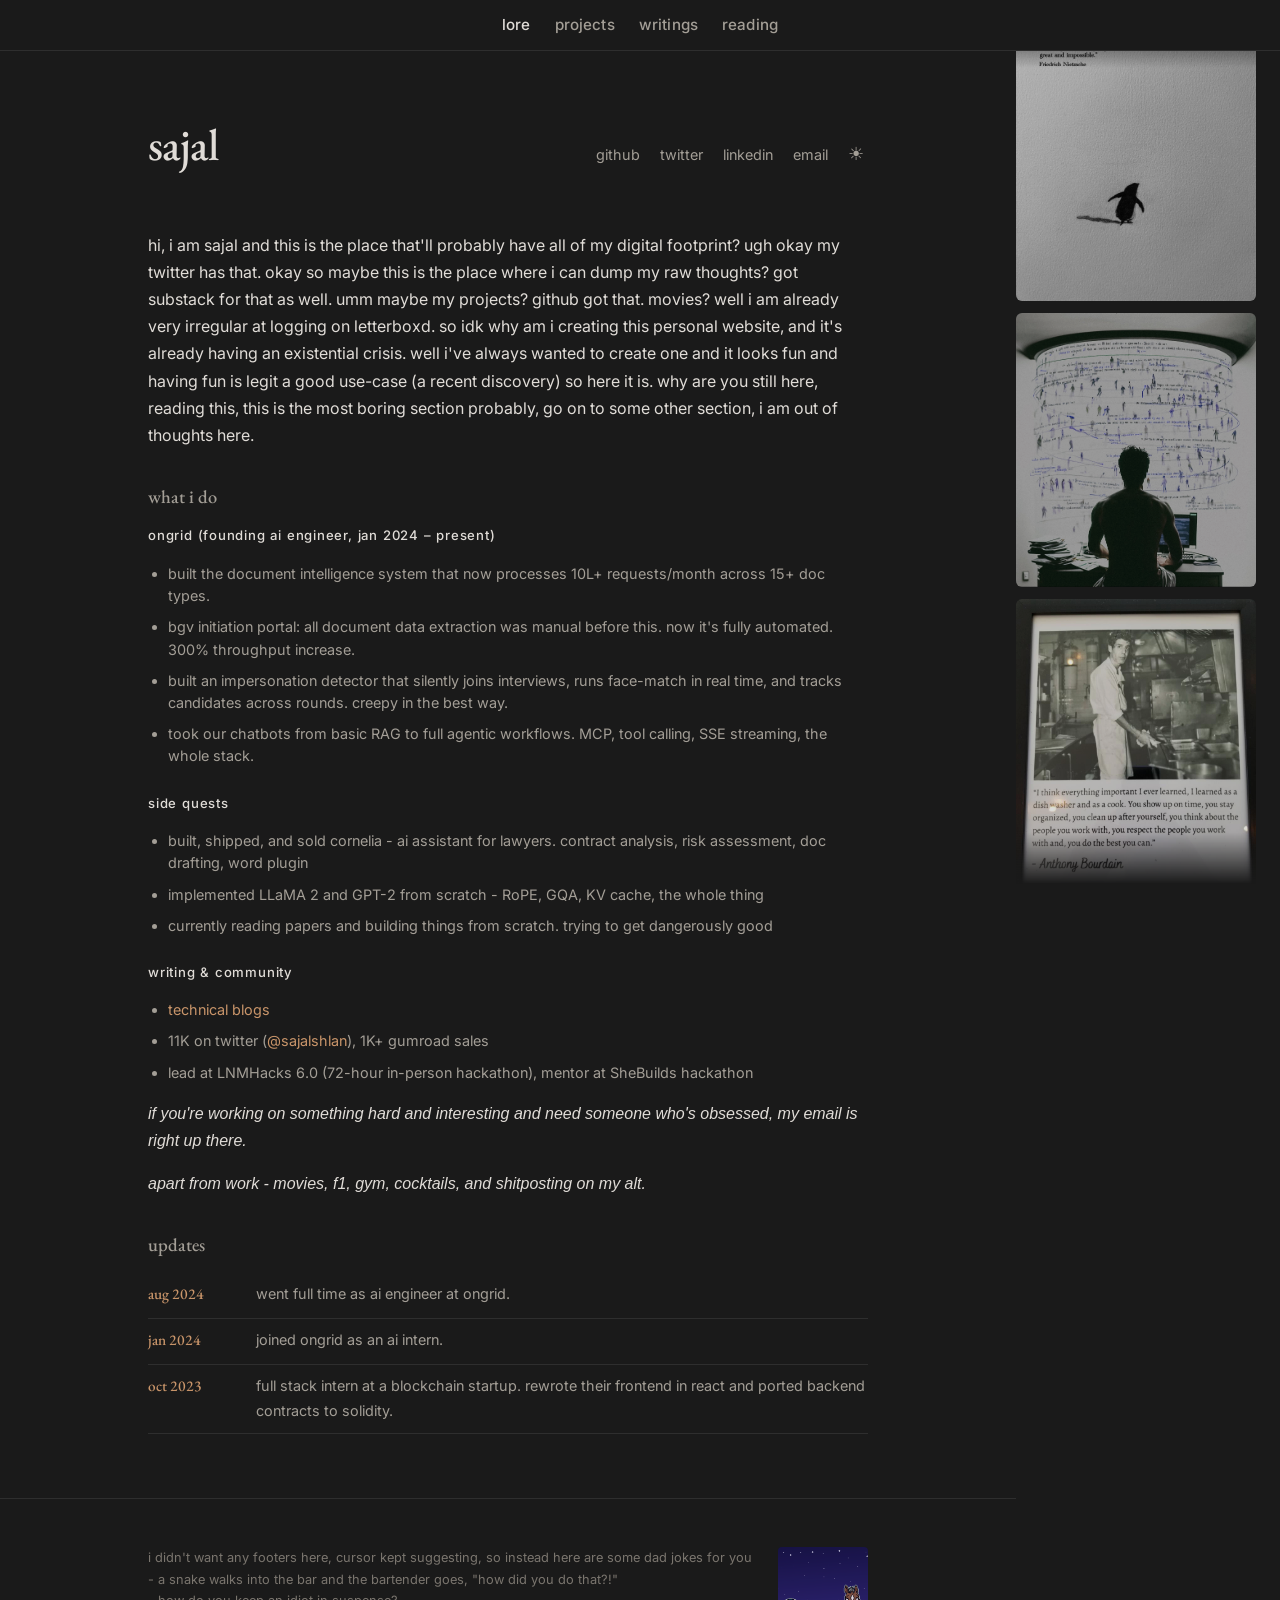
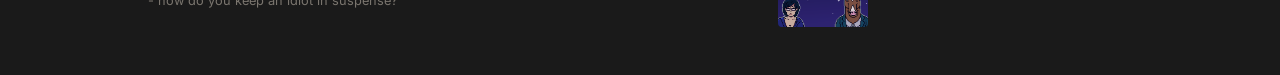
==== commit b44a0d54: "latest" ====
--- a/index.html
+++ b/index.html
@@ -46,30 +46,54 @@
         hi, i am sajal and this is the place that'll probably have all of my digital footprint? ugh okay my twitter has that. okay so maybe this is the place where i can dump my raw thoughts? got substack for that as well. umm maybe my projects? github got that. movies? well i am already very irregular at logging on letterboxd. so idk why am i creating this personal website, and it's already having an existential crisis. well i've always wanted to create one and it looks fun and having fun is legit a good use-case (a recent discovery) so here it is. why are you still here, reading this, this is the most boring section probably, go on to some other section, i am out of thoughts here.
       </p>
 
+      <h3 class="subsection-title">what i do</h3>
+
+      <p class="work-category">ongrid (founding ai engineer, jan 2024 – present)</p>
+      <ul class="work-list">
+        <li>built the document intelligence system that now processes 10L+ requests/month across 15+ doc types.</li>
+        <li>bgv initiation portal: all document data extraction was manual before this. now it's fully automated. 300% throughput increase.</li>
+        <li>built an impersonation detector that silently joins interviews, runs face-match in real time, and tracks candidates across rounds. creepy in the best way.</li>
+        <li>took our chatbots from basic RAG to full agentic workflows. MCP, tool calling, SSE streaming, the whole stack.</li>
+      </ul>
+
+      <p class="work-category">side quests</p>
+      <ul class="work-list">
+        <li>built, shipped, and sold cornelia - ai assistant for lawyers. contract analysis, risk assessment, doc drafting, word plugin</li>
+        <li>implemented LLaMA 2 and GPT-2 from scratch - RoPE, GQA, KV cache, the whole thing</li>
+        <li>currently reading papers and building things from scratch. trying to get dangerously good</li>
+      </ul>
+
+      <p class="work-category">writing & community</p>
+      <ul class="work-list">
+        <li><a href="writings.html">technical blogs</a></li>
+        <li>11K on twitter (<a href="https://twitter.com/SajalShlan" target="_blank" rel="noopener">@sajalshlan</a>), 1K+ gumroad sales</li>
+        <li>lead at LNMHacks 6.0 (72-hour in-person hackathon), mentor at SheBuilds hackathon</li>
+      </ul>
+
       <p class="highlight-text">
-        currently deep in ai research - reading papers, building things from scratch, trying to get dangerously good. if you're working on something hard and interesting and need someone who's obsessed, my email is right up there.
+        if you're working on something hard and interesting and need someone who's obsessed, my email is right up there.
       </p>
       <p class="highlight-text">
-        apart from that - movies, f1, gym, cocktails, and shitposting on my alt.
+        apart from work - movies, f1, gym, cocktails, and shitposting on my alt.
       </p>
 
       <h3 class="subsection-title">updates</h3>
       <ul class="updates-list">
         <li>
           <span class="update-date">aug 2024</span>
-          <span class="update-text">started working full time as an ai engineer, primarily working on document intelligence, finetuning llms, shipped 10+ mvps</span>
+          <span class="update-text">went full time as ai engineer at ongrid.</span>
         </li>
         <li>
           <span class="update-date">jan 2024</span>
-          <span class="update-text">started as an ai intern, needed to get out of college and fate had ai for me</span>
+          <span class="update-text">joined ongrid as an ai intern.</span>
         </li>
         <li>
           <span class="update-date">oct 2023</span>
-          <span class="update-text">full stack intern at a blockchain company, was rewriting their codebase in react and backend contracts in solidity</span>
+          <span class="update-text">full stack intern at a blockchain startup. rewrote their frontend in react and ported backend contracts to solidity.</span>
         </li>
       </ul>
 
-      <h3 class="subsection-title">things i believe in currently</h3>
+      <!-- <h3 class="subsection-title">things i believe in currently</h3>
       <div class="beliefs-list-minimal">
         <div class="belief-item">
           <p class="belief-heading">everything is a side quest.</p>
@@ -92,7 +116,7 @@
           <p class="belief-desc">i am going to leave this one for you to think about.</p>
         </div>
       </div>
-    </section>
+    </section> -->
 
   </main>
 
--- a/styles.css
+++ b/styles.css
@@ -250,6 +250,39 @@
   color: var(--text);
 }
 
+.work-category {
+  font-family: inherit;
+  font-style: normal;
+  font-weight: 500;
+  font-size: 0.82rem;
+  letter-spacing: 0.06em;
+  text-transform: lowercase;
+  margin-top: 1.5rem;
+  margin-bottom: 0.5rem;
+  color: var(--text-muted);
+}
+
+.subsection-title + .work-category {
+  margin-top: 0.25rem;
+}
+
+.work-list {
+  list-style: disc;
+  padding-left: 1.25rem;
+  margin: 0 0 1rem;
+}
+
+.work-list li {
+  margin-bottom: 0.55rem;
+  font-size: 0.9rem;
+  line-height: 1.55;
+  color: var(--text-muted);
+}
+
+.work-list li:last-child {
+  margin-bottom: 0;
+}
+
 .updates-list {
   list-style: none;
   padding-left: 0;
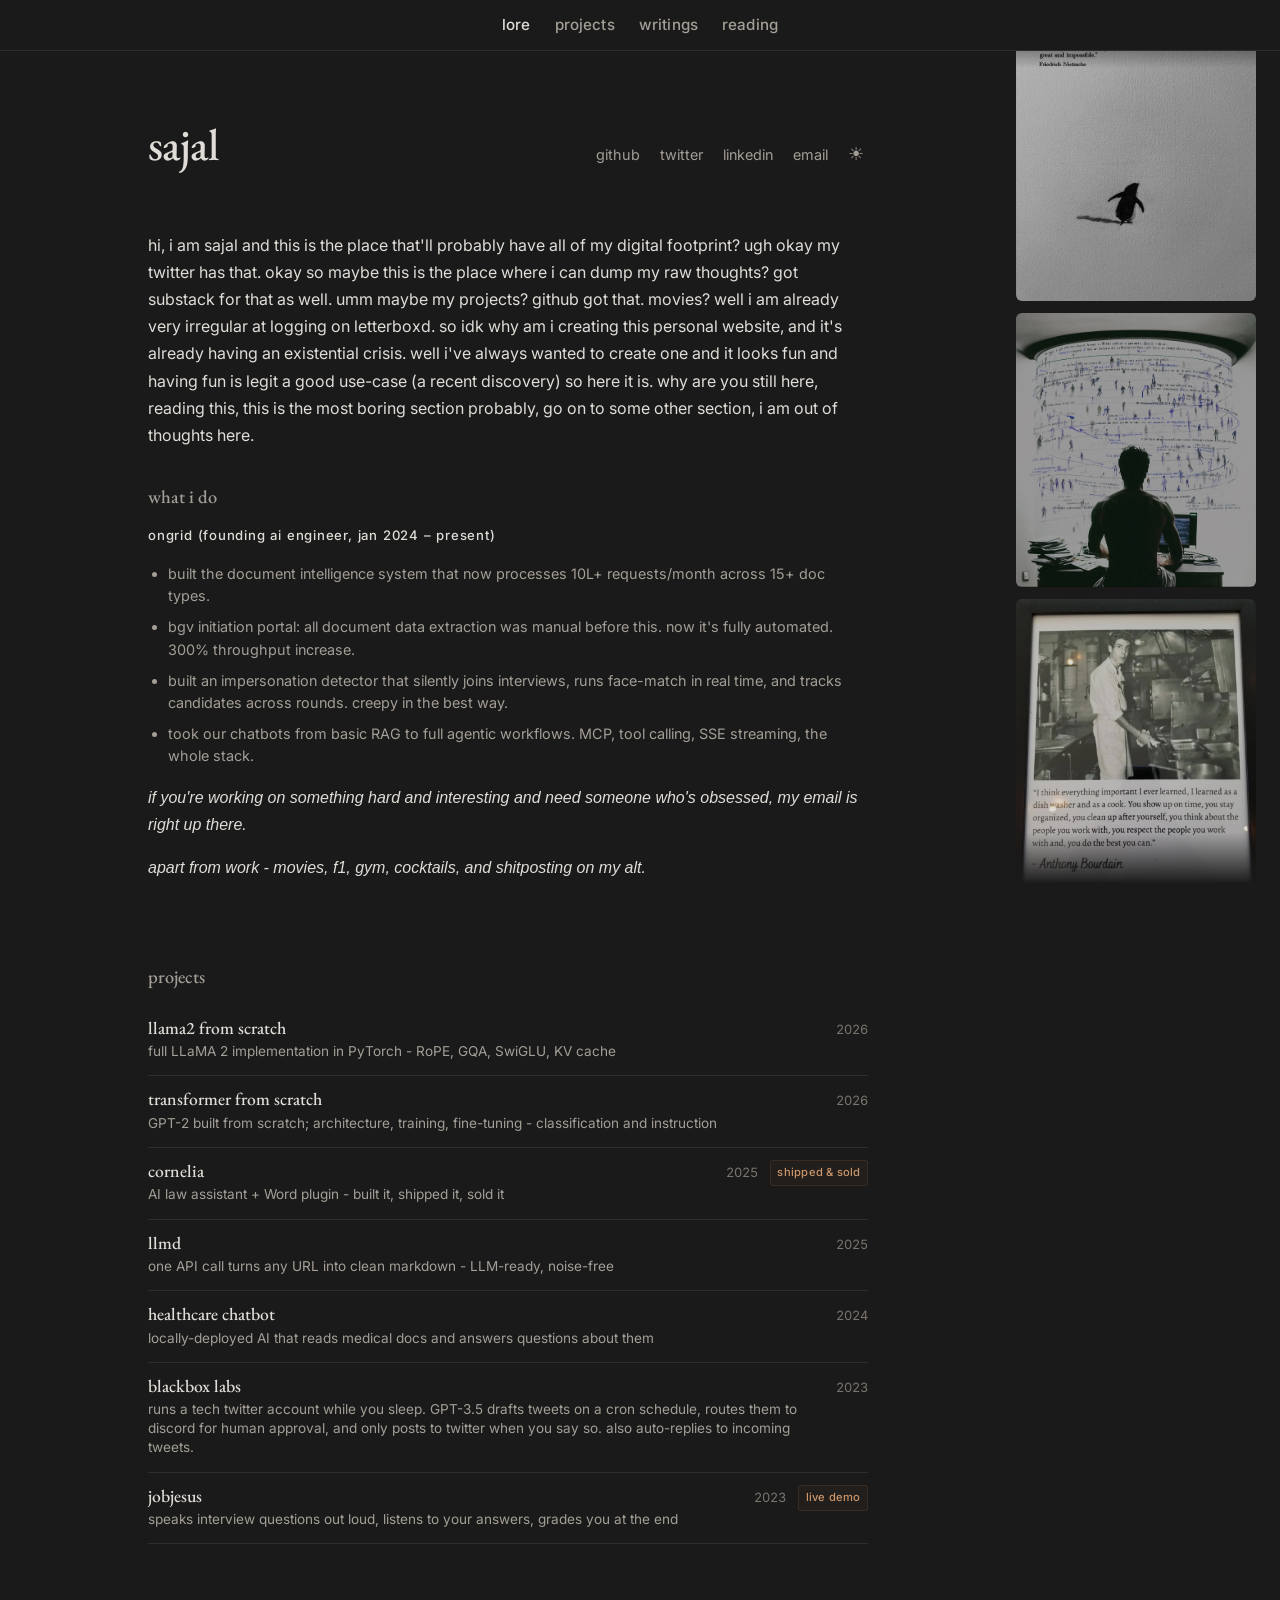
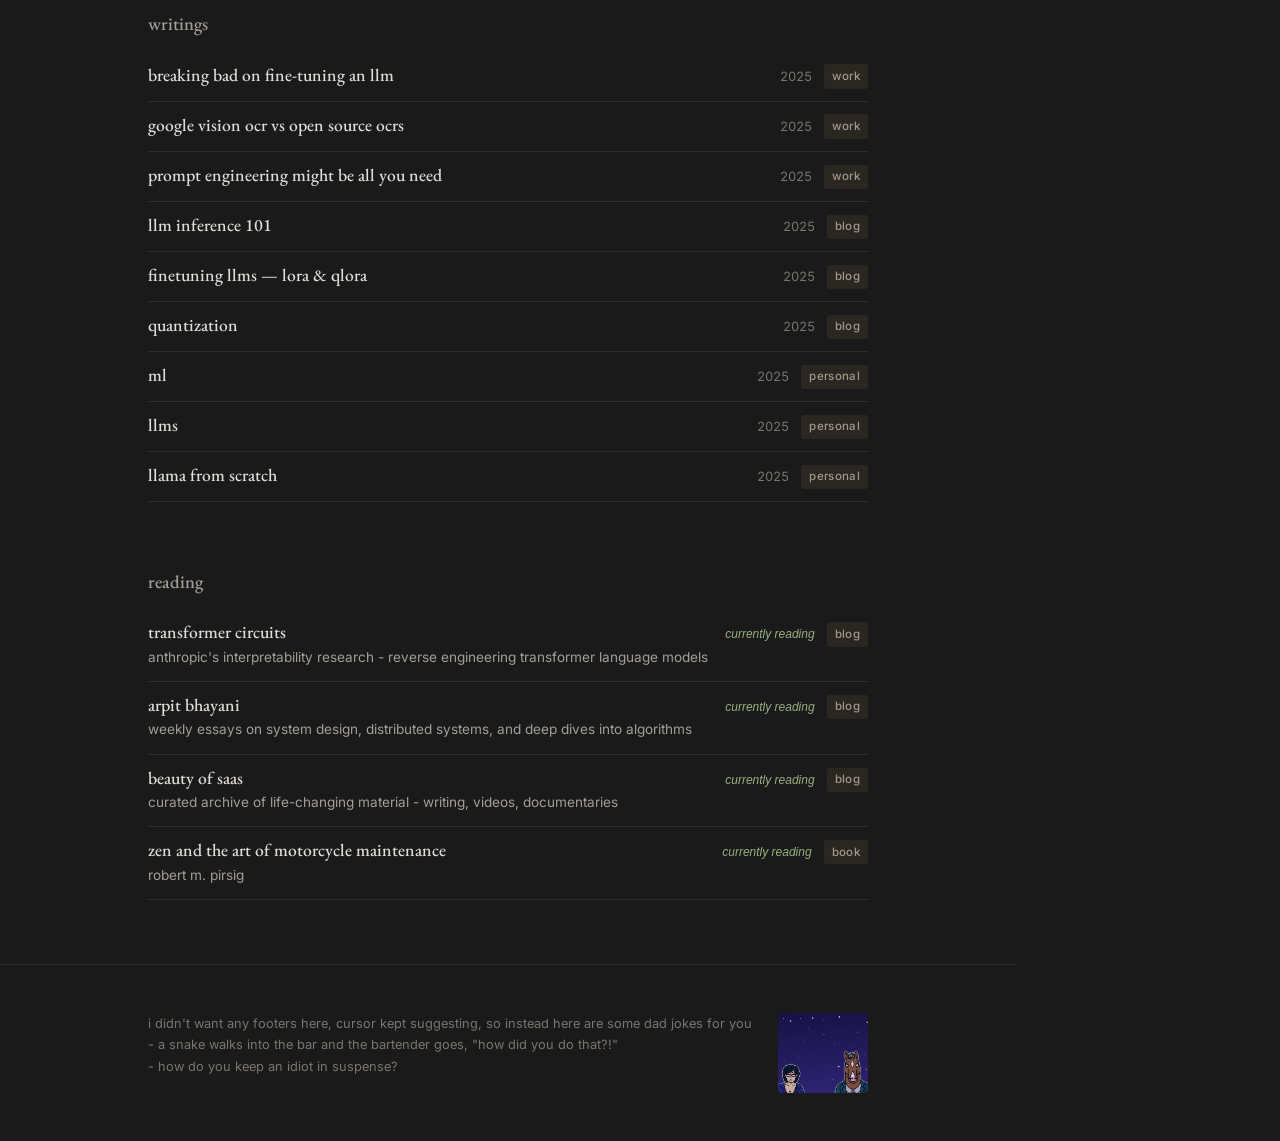
==== commit 32f55b20: "temp commoit" ====
--- a/index.html
+++ b/index.html
@@ -17,7 +17,7 @@
   <header class="site-header">
     <div class="container">
       <div class="header-top">
-        <a href="index.html" class="site-name-link"><h1 class="site-name">sajal</h1></a>
+        <a href="#lore" class="site-name-link"><h1 class="site-name">sajal</h1></a>
         <div class="header-right">
           <div class="social-links">
             <a href="https://github.com/sajalshlan" target="_blank" rel="noopener">github</a>
@@ -30,10 +30,10 @@
       </div>
 
       <nav class="site-nav">
-        <a href="index.html" class="active">lore</a>
-        <a href="projects.html">projects</a>
-        <a href="writings.html">writings</a>
-        <a href="reading.html">reading</a>
+        <a href="#lore" class="active">lore</a>
+        <a href="#projects">projects</a>
+        <a href="#writings">writings</a>
+        <a href="#reading">reading</a>
         <a href="dump.html" class="dump-link">dump</a>
       </nav>
     </div>
@@ -41,7 +41,7 @@
 
   <main class="container">
 
-    <section class="section">
+    <section class="section" id="lore">
       <p>
         hi, i am sajal and this is the place that'll probably have all of my digital footprint? ugh okay my twitter has that. okay so maybe this is the place where i can dump my raw thoughts? got substack for that as well. umm maybe my projects? github got that. movies? well i am already very irregular at logging on letterboxd. so idk why am i creating this personal website, and it's already having an existential crisis. well i've always wanted to create one and it looks fun and having fun is legit a good use-case (a recent discovery) so here it is. why are you still here, reading this, this is the most boring section probably, go on to some other section, i am out of thoughts here.
       </p>
@@ -56,7 +56,7 @@
         <li>took our chatbots from basic RAG to full agentic workflows. MCP, tool calling, SSE streaming, the whole stack.</li>
       </ul>
 
-      <p class="work-category">side quests</p>
+      <!-- <p class="work-category">side quests</p>
       <ul class="work-list">
         <li>built, shipped, and sold cornelia - ai assistant for lawyers. contract analysis, risk assessment, doc drafting, word plugin</li>
         <li>implemented LLaMA 2 and GPT-2 from scratch - RoPE, GQA, KV cache, the whole thing</li>
@@ -65,11 +65,12 @@
 
       <p class="work-category">writing & community</p>
       <ul class="work-list">
-        <li><a href="writings.html">technical blogs</a></li>
+        <li><a href="#writings">technical blogs</a></li>
         <li>11K on twitter (<a href="https://twitter.com/SajalShlan" target="_blank" rel="noopener">@sajalshlan</a>), 1K+ gumroad sales</li>
         <li>lead at LNMHacks 6.0 (72-hour in-person hackathon), mentor at SheBuilds hackathon</li>
-      </ul>
-
+      </ul> -->
+
+      <span></span>
       <p class="highlight-text">
         if you're working on something hard and interesting and need someone who's obsessed, my email is right up there.
       </p>
@@ -77,7 +78,7 @@
         apart from work - movies, f1, gym, cocktails, and shitposting on my alt.
       </p>
 
-      <h3 class="subsection-title">updates</h3>
+      <!-- <h3 class="subsection-title">updates</h3>
       <ul class="updates-list">
         <li>
           <span class="update-date">aug 2024</span>
@@ -91,7 +92,7 @@
           <span class="update-date">oct 2023</span>
           <span class="update-text">full stack intern at a blockchain startup. rewrote their frontend in react and ported backend contracts to solidity.</span>
         </li>
-      </ul>
+      </ul> -->
 
       <!-- <h3 class="subsection-title">things i believe in currently</h3>
       <div class="beliefs-list-minimal">
@@ -115,8 +116,230 @@
           <p class="belief-heading">you don't get what you want, you get who you are.</p>
           <p class="belief-desc">i am going to leave this one for you to think about.</p>
         </div>
-      </div>
-    </section> -->
+      </div> -->
+    </section>
+
+    <section class="section" id="projects">
+      <h3 class="subsection-title">projects</h3>
+      <div class="entry-list">
+
+        <a href="https://github.com/sajalshlan/llama2-from-scratch" target="_blank" rel="noopener" class="entry">
+          <div class="entry-main">
+            <span class="entry-title">llama2 from scratch <span class="arrow">↗</span></span>
+            <span class="entry-tagline">full LLaMA 2 implementation in PyTorch - RoPE, GQA, SwiGLU, KV cache</span>
+            <span class="entry-note">first principles learnings is fun actually</span>
+          </div>
+          <div class="entry-meta">
+            <span class="entry-date">2026</span>
+          </div>
+        </a>
+
+        <a href="https://github.com/sajalshlan/llm-from-scratch" target="_blank" rel="noopener" class="entry">
+          <div class="entry-main">
+            <span class="entry-title">transformer from scratch <span class="arrow">↗</span></span>
+            <span class="entry-tagline">GPT-2 built from scratch; architecture, training, fine-tuning - classification and instruction</span>
+            <span class="entry-note">all hail karpathy!</span>
+          </div>
+          <div class="entry-meta">
+            <span class="entry-date">2026</span>
+          </div>
+        </a>
+
+        <a href="https://github.com/sajalshlan/cornelia-plugin" target="_blank" rel="noopener" class="entry">
+          <div class="entry-main">
+            <span class="entry-title">cornelia <span class="arrow">↗</span></span>
+            <span class="entry-tagline">AI law assistant + Word plugin - built it, shipped it, sold it</span>
+            <span class="entry-note">a side project that gave me my biggest learnings/month ratio</span>
+          </div>
+          <div class="entry-meta">
+            <span class="entry-date">2025</span>
+            <span class="entry-badge">shipped & sold</span>
+          </div>
+        </a>
+
+        <a href="https://github.com/sajalshlan/llmd" target="_blank" rel="noopener" class="entry">
+          <div class="entry-main">
+            <span class="entry-title">llmd <span class="arrow">↗</span></span>
+            <span class="entry-tagline">one API call turns any URL into clean markdown - LLM-ready, noise-free</span>
+            <span class="entry-note">because feeding raw HTML to a model is messy, and i am lazy</span>
+          </div>
+          <div class="entry-meta">
+            <span class="entry-date">2025</span>
+          </div>
+        </a>
+
+        <a href="https://github.com/sajalshlan/HealthCare-Chatbot" target="_blank" rel="noopener" class="entry">
+          <div class="entry-main">
+            <span class="entry-title">healthcare chatbot <span class="arrow">↗</span></span>
+            <span class="entry-tagline">locally-deployed AI that reads medical docs and answers questions about them</span>
+            <span class="entry-note">handles scanned PDFs, insurance policies, prescriptions</span>
+          </div>
+          <div class="entry-meta">
+            <span class="entry-date">2024</span>
+          </div>
+        </a>
+
+        <a href="https://github.com/sajalshlan/BlackBox-Labs" target="_blank" rel="noopener" class="entry">
+          <div class="entry-main">
+            <span class="entry-title">blackbox labs <span class="arrow">↗</span></span>
+            <span class="entry-tagline">runs a tech twitter account while you sleep. GPT-3.5 drafts tweets on a cron schedule, routes them to discord for human approval, and only posts to twitter when you say so. also auto-replies to incoming tweets.</span>
+            <span class="entry-note">i grew my twitter from 0 to 10k in 5 months, so i kinda knew what worked and what not, so automated all of my wisedom with this.</span>
+          </div>
+          <div class="entry-meta">
+            <span class="entry-date">2023</span>
+          </div>
+        </a>
+
+        <a href="https://job-jesus.vercel.app" target="_blank" rel="noopener" class="entry">
+          <div class="entry-main">
+            <span class="entry-title">jobjesus <span class="arrow">↗</span></span>
+            <span class="entry-tagline">speaks interview questions out loud, listens to your answers, grades you at the end</span>
+            <span class="entry-note">built in a hackathon for fun, after OpenAI dropped API access</span>
+          </div>
+          <div class="entry-meta">
+            <span class="entry-date">2023</span>
+            <span class="entry-badge">live demo</span>
+          </div>
+        </a>
+
+      </div>
+    </section>
+
+    <section class="section" id="writings">
+      <h3 class="subsection-title">writings</h3>
+      <div class="entry-list">
+        <a href="https://www.notion.so/Breaking-Bad-on-Fine-Tuning-an-LLM-31a62995426c80cfa05fd2beffbbc0c2" target="_blank" rel="noopener" class="entry">
+          <div class="entry-main">
+            <span class="entry-title">breaking bad on fine-tuning an llm</span>
+          </div>
+          <div class="entry-meta">
+            <span class="entry-date">2025</span>
+            <span class="entry-tag">work</span>
+          </div>
+        </a>
+        <a href="https://www.notion.so/google-vision-ocr-vs-open-source-ocrs-31a62995426c80fbaa3edfd84f793922" target="_blank" rel="noopener" class="entry">
+          <div class="entry-main">
+            <span class="entry-title">google vision ocr vs open source ocrs</span>
+          </div>
+          <div class="entry-meta">
+            <span class="entry-date">2025</span>
+            <span class="entry-tag">work</span>
+          </div>
+        </a>
+        <a href="https://www.notion.so/prompt-engineering-might-be-all-you-need-31b62995426c804b8b5ec4219021933d" target="_blank" rel="noopener" class="entry">
+          <div class="entry-main">
+            <span class="entry-title">prompt engineering might be all you need</span>
+          </div>
+          <div class="entry-meta">
+            <span class="entry-date">2025</span>
+            <span class="entry-tag">work</span>
+          </div>
+        </a>
+        <a href="https://www.notion.so/LLM-Inference-101-31b62995426c8056bb12d951750d5cf7" target="_blank" rel="noopener" class="entry">
+          <div class="entry-main">
+            <span class="entry-title">llm inference 101</span>
+          </div>
+          <div class="entry-meta">
+            <span class="entry-date">2025</span>
+            <span class="entry-tag">blog</span>
+          </div>
+        </a>
+        <a href="https://www.notion.so/Finetuning-LLMs-LoRA-QLoRA-31962995426c80169486ffb3b87b7706" target="_blank" rel="noopener" class="entry">
+          <div class="entry-main">
+            <span class="entry-title">finetuning llms — lora & qlora</span>
+          </div>
+          <div class="entry-meta">
+            <span class="entry-date">2025</span>
+            <span class="entry-tag">blog</span>
+          </div>
+        </a>
+        <a href="https://www.notion.so/Quantization-2ff62995426c804aa362fcedf0c27e58" target="_blank" rel="noopener" class="entry">
+          <div class="entry-main">
+            <span class="entry-title">quantization</span>
+          </div>
+          <div class="entry-meta">
+            <span class="entry-date">2025</span>
+            <span class="entry-tag">blog</span>
+          </div>
+        </a>
+        <a href="https://www.notion.so/ML-0439d9a6741d4600bbce744cd90b69da" target="_blank" rel="noopener" class="entry">
+          <div class="entry-main">
+            <span class="entry-title">ml</span>
+          </div>
+          <div class="entry-meta">
+            <span class="entry-date">2025</span>
+            <span class="entry-tag">personal</span>
+          </div>
+        </a>
+        <a href="https://www.notion.so/LLMs-2eb62995426c80c982f0e269c6be88d4" target="_blank" rel="noopener" class="entry">
+          <div class="entry-main">
+            <span class="entry-title">llms</span>
+          </div>
+          <div class="entry-meta">
+            <span class="entry-date">2025</span>
+            <span class="entry-tag">personal</span>
+          </div>
+        </a>
+        <a href="https://www.notion.so/LLaMA-from-scratch-30f62995426c8096bcc2e427affdccd7" target="_blank" rel="noopener" class="entry">
+          <div class="entry-main">
+            <span class="entry-title">llama from scratch</span>
+          </div>
+          <div class="entry-meta">
+            <span class="entry-date">2025</span>
+            <span class="entry-tag">personal</span>
+          </div>
+        </a>
+      </div>
+    </section>
+
+    <section class="section" id="reading">
+      <h3 class="subsection-title">reading</h3>
+      <div class="reading-list">
+        <a href="https://transformer-circuits.pub/" target="_blank" rel="noopener" class="reading-entry reading-entry-link">
+          <div class="reading-main">
+            <span class="reading-title">transformer circuits</span>
+            <span class="reading-author">anthropic's interpretability research - reverse engineering transformer language models</span>
+          </div>
+          <div class="reading-meta">
+            <span class="reading-status status-current">currently reading</span>
+            <span class="entry-tag">blog</span>
+          </div>
+        </a>
+
+        <a href="https://arpitbhayani.me/blogs" target="_blank" rel="noopener" class="reading-entry reading-entry-link">
+          <div class="reading-main">
+            <span class="reading-title">arpit bhayani</span>
+            <span class="reading-author">weekly essays on system design, distributed systems, and deep dives into algorithms</span>
+          </div>
+          <div class="reading-meta">
+            <span class="reading-status status-current">currently reading</span>
+            <span class="entry-tag">blog</span>
+          </div>
+        </a>
+
+        <a href="https://www.beautyofsaas.com/p/antidote-to-slop-an-archive-of-life" target="_blank" rel="noopener" class="reading-entry reading-entry-link">
+          <div class="reading-main">
+            <span class="reading-title">beauty of saas</span>
+            <span class="reading-author">curated archive of life-changing material - writing, videos, documentaries</span>
+          </div>
+          <div class="reading-meta">
+            <span class="reading-status status-current">currently reading</span>
+            <span class="entry-tag">blog</span>
+          </div>
+        </a>
+
+        <div class="reading-entry">
+          <div class="reading-main">
+            <span class="reading-title">zen and the art of motorcycle maintenance</span>
+            <span class="reading-author">robert m. pirsig</span>
+          </div>
+          <div class="reading-meta">
+            <span class="reading-status status-current">currently reading</span>
+            <span class="entry-tag">book</span>
+          </div>
+        </div>
+      </div>
+    </section>
 
   </main>
 
--- a/styles.css
+++ b/styles.css
@@ -40,6 +40,7 @@
 
 html {
   min-height: 100%;
+  scroll-padding-top: 3.75rem;
 }
 
 body {
@@ -238,6 +239,10 @@
   color: var(--text-muted);
 }
 
+.section + .section > .subsection-title:first-child {
+  margin-top: 0;
+}
+
 /* ---- Lore ---- */
 
 .highlight-text {
